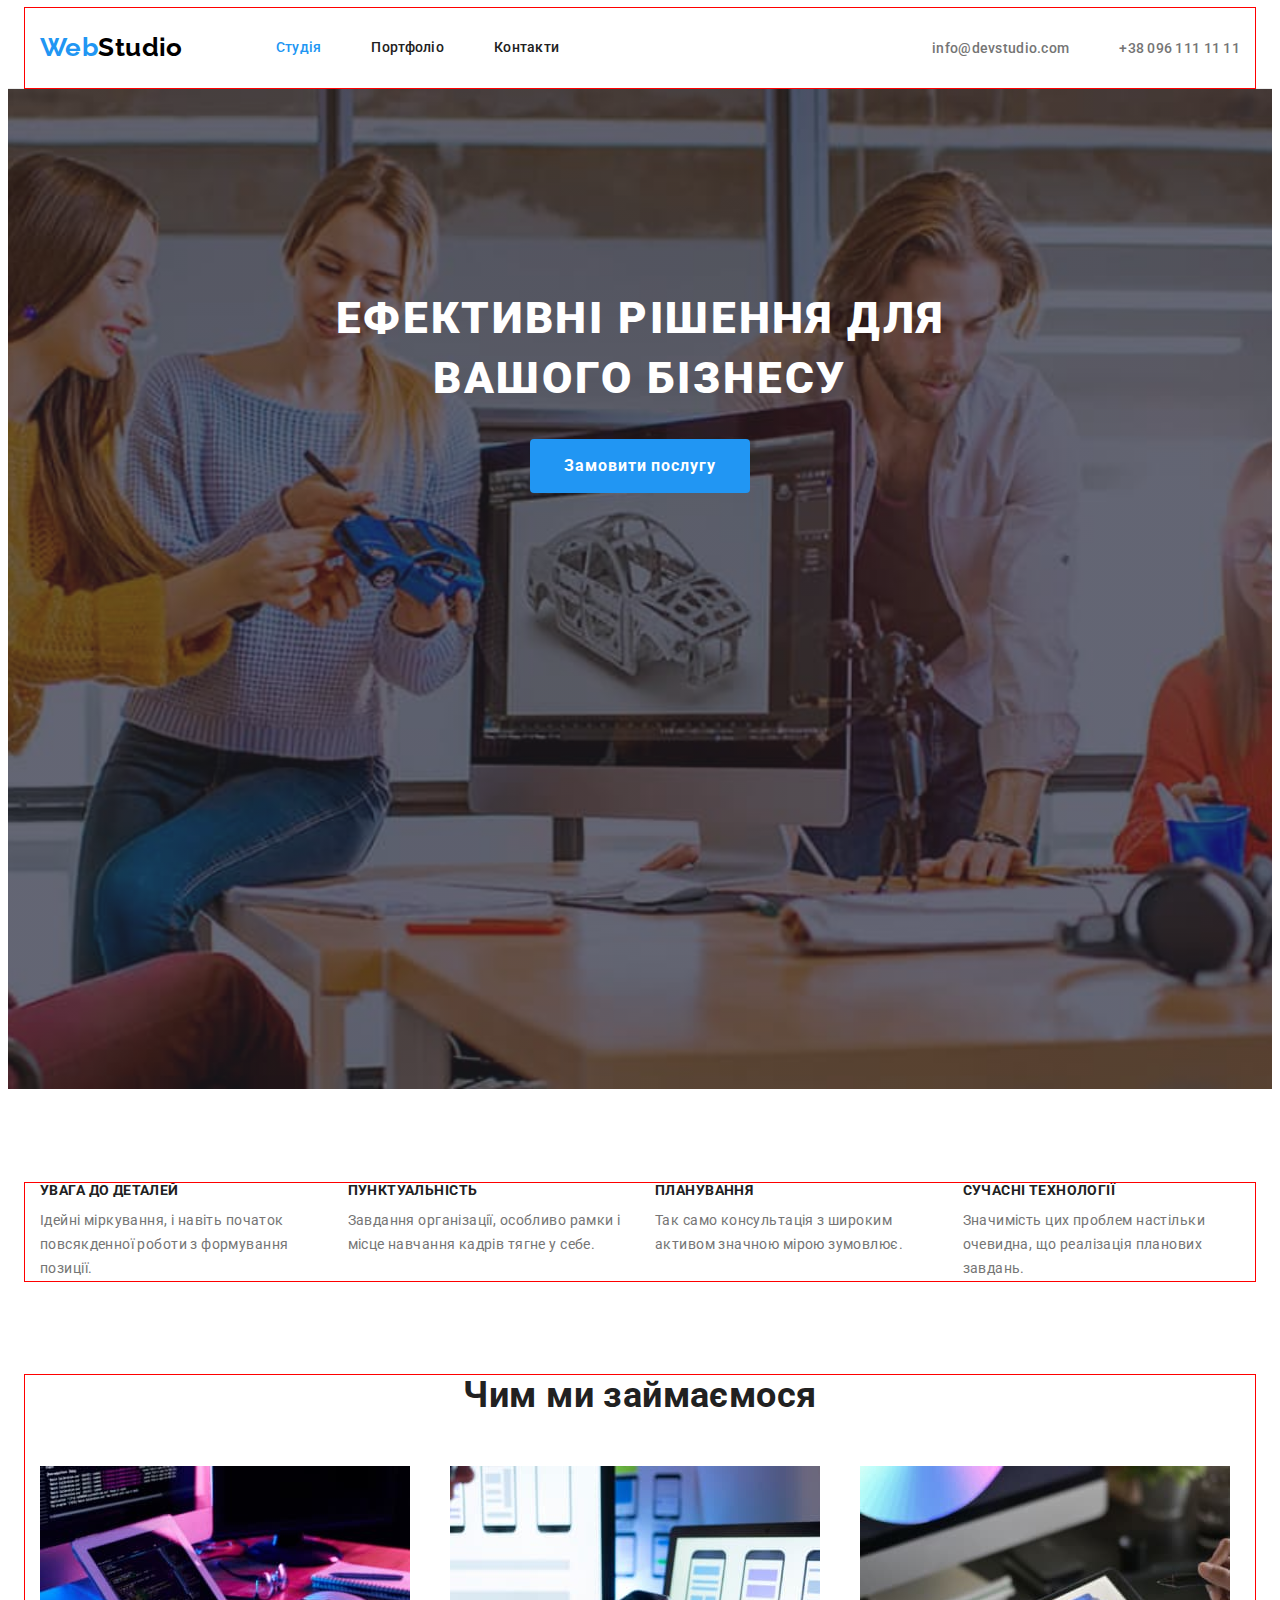
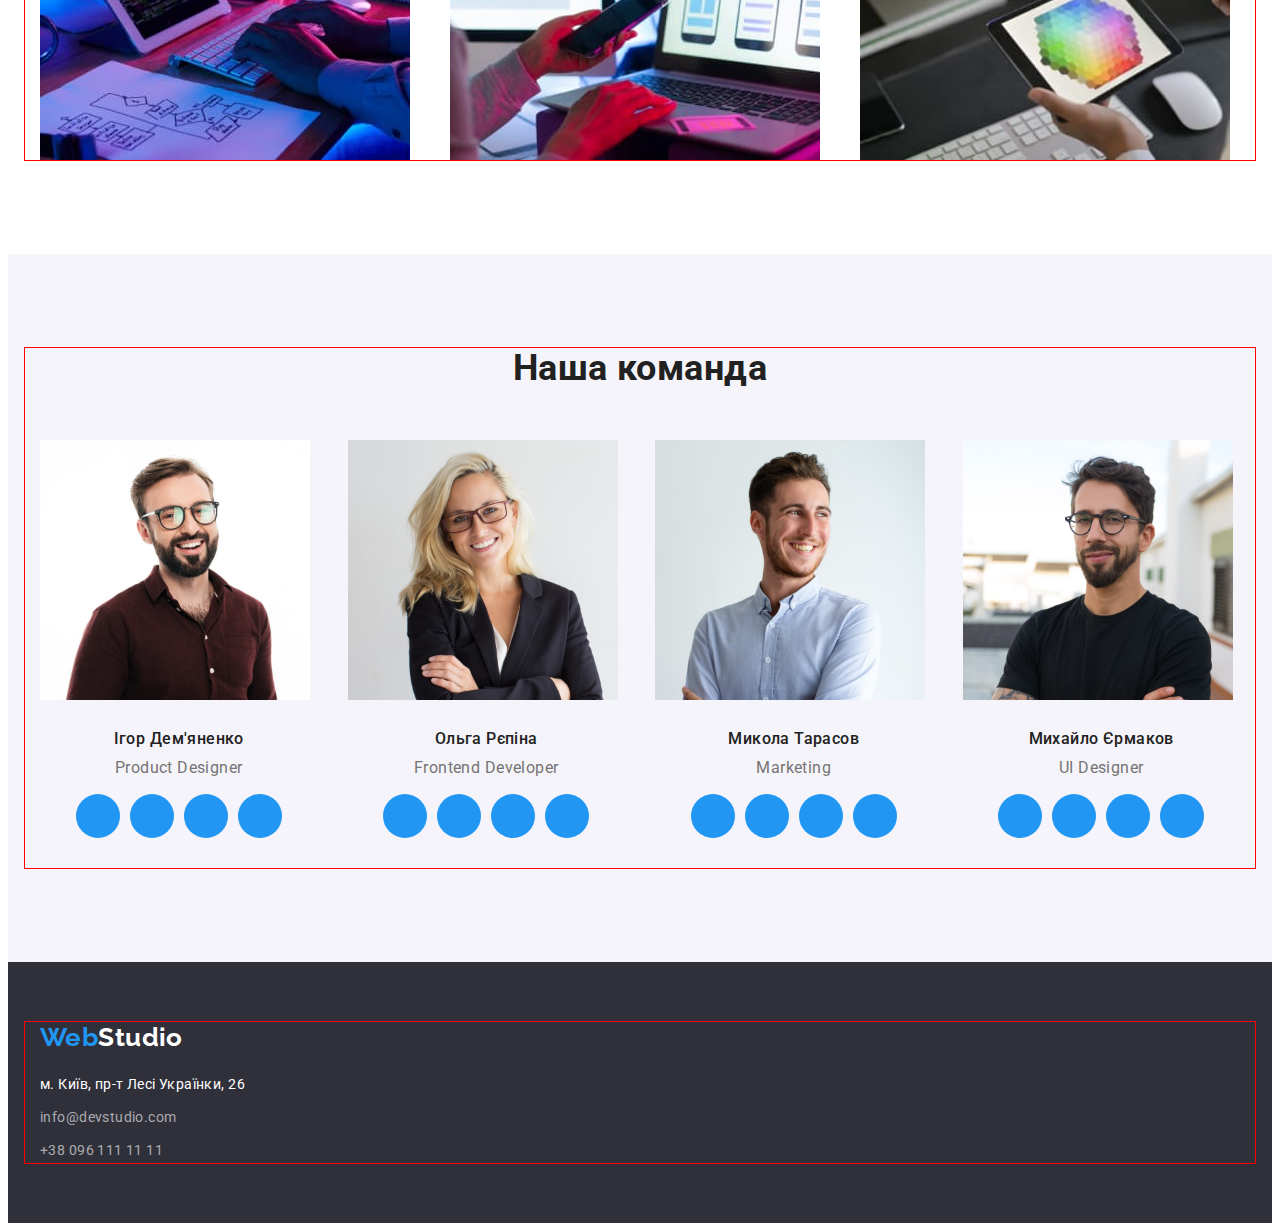
==== index.html @ 020b71e9 "Created soc-link items" ====
<!DOCTYPE html>
<html lang="uk">
<head>
    <meta charset="UTF-8">
    <meta http-equiv="X-UA-Compatible" content="IE=edge">
    <meta name="viewport" content="width=device-width, initial-scale=1.0">
    <title>Document</title>
    <link rel="preconnect" href="https://fonts.googleapis.com">
    <link rel="preconnect" href="https://fonts.gstatic.com" crossorigin>
    <link href="https://fonts.googleapis.com/css2?family=Raleway:wght@700&family=Roboto:wght@400;500;700;900&display=swap" rel="stylesheet">
    <link rel="stylesheet" href="https://cdnjs.cloudflare.com/ajax/libs/modern-normalize/1.1.0/modern-normalize.min.css" integrity="sha512-wpPYUAdjBVSE4KJnH1VR1HeZfpl1ub8YT/NKx4PuQ5NmX2tKuGu6U/JRp5y+Y8XG2tV+wKQpNHVUX03MfMFn9Q==" crossorigin="anonymous" referrerpolicy="no-referrer" />
    <link rel="stylesheet" href="./css/styles.css">
    
</head>
<body>
    <!--Шапка сайту-->
    <header class="header">
        <div class="container header-container">
            <nav class="header-navigation">
            <a href="/" class="header-logo">
                <span class="header-logo-part">Web</span>Studio
            </a>
            <ul class="header-list">
                <li class="header-item"><a href="" class="header-link link current">Студія</a></li>
                <li class="header-item"><a href="./portfolio.html" class="header-link link">Портфоліо</a></li>
                <li class="header-item"><a href="" class="header-link link">Контакти</a></li>
            </ul>
        </nav>
            <ul class="header-contacts">
                <li class="header-item">
                    <a href="mailto:info@devstudio.com" class="header-mail link">info@devstudio.com</a>
                </li>
                <li class="header-item">
                    <a href="tel:+380961111111" class="header-tel link">+38 096 111 11 11</a>
                </li>
            </ul>
        </div>
    </header>
    <main> 
    <!--Герой-->
            <section class="hero">
                <div class="hero-content">
                    <h1 class="hero-title">Ефективні рішення для вашого бізнесу</h1>
                    <button type="button" class="hero-button">Замовити послугу</button>
                </div>
            </section>
        <!--Особливості-->
        <section class="section">
            <div class="container">
                <h2 class="section-title visually-hidden">Особливості</h2>
                <ul class="section-list">
                    <li class="section-item">
                        <h3 class="section-subtitle">УВАГА ДО ДЕТАЛЕЙ</h3>
                        <p class="section-text">Ідейні міркування, і навіть початок повсякденної роботи з формування позиції.</p>
                    </li>
                    <li class="section-item">
                        <h3 class="section-subtitle">ПУНКТУАЛЬНІСТЬ</h3>
                        <p class="section-text">Завдання організації, особливо рамки і місце навчання кадрів тягне у себе.</p>
                    </li>
                    <li class="section-item">
                        <h3 class="section-subtitle">ПЛАНУВАННЯ</h3>
                        <p class="section-text">Так само консультація з широким активом значною мірою зумовлює.</p>
                    </li>
                    <li class="section-item">
                        <h3 class="section-subtitle">СУЧАСНІ ТЕХНОЛОГІЇ</h3>
                        <p class="section-text">Значимість цих проблем настільки очевидна, що реалізація планових завдань.</p>
                    </li>
                </ul>
            </div>
        </section>
        <!--Чим займаємось-->
        <section class="section features">
            <div class="container">
                <h2 class="section-title">Чим ми займаємося</h2>
                <ul class="section-list-features">
                    <li class="section-item-features"><img src="./images/img1.jpg" alt="програміст працює на робочому столі" width="370"></li>
                    <li class="section-item-features"><img src="./images/img2.jpg" alt="дизайнери розробляють додаток для смартфонів" width="370"></li>
                    <li class="section-item-features"><img src="./images/img3.jpg" alt="графічний дизайнер вибирає кольри на планшеті " width="370"></li>
                </ul>
            </div>
        </section>
        <!--Наша команда-->
        <section class="section team">
            <div class="container">
                <h2 class="section-title">Наша команда</h2>
                <ul class="section-list">
                   <li class="section-item">
                    <img src="./images/Ігор.jpg" alt="фото Ігора" width="270">
                    <div class="content">
                        <h3 class="section-subtitle-team">Ігор Дем'яненко</h3>
                        <p class="section-text-activity">Product Designer</p>
                        <ul class="soc-list">
                            <li class="soc-item">
                                <a class="soc-link" href=""></a>
                            </li>
                            <li class="soc-item">
                                <a class="soc-link" href=""></a></li>
                            <li class="soc-item">
                                <a class="soc-link" href=""></a></li>
                            <li class="soc-item">
                                <a class="soc-link" href=""></a></li>
                    
                        </ul>
                    </div>
                   </li>
                   <li class="section-item">
                    <img src="./images/Ольга.jpg" alt="фото Ольги" width="270">
                    <div class="content">
                        <h3 class="section-subtitle-team">Ольга Рєпіна</h3>
                        <p class="section-text-activity">Frontend Developer</p>
                        <ul class="soc-list">
                            <li class="soc-item">
                                <a class="soc-link" href=""></a></li>
                            <li class="soc-item">
                                <a class="soc-link" href=""></a></li>
                            <li class="soc-item">
                                <a class="soc-link" href=""></a></li>
                            <li class="soc-item">
                                <a class="soc-link" href=""></a></li>
                        </ul>
                    </div>
                   </li>
                   <li class="section-item">
                    <img src="./images/Микола.jpg" alt="фото Миколи" width="270">
                    <div class="content">
                        <h3 class="section-subtitle-team">Микола Тарасов</h3>
                        <p class="section-text-activity">Marketing</p>
                        <ul class="soc-list">
                            <li class="soc-item">
                                <a class="soc-link" href=""></a></li>
                            <li class="soc-item">
                                <a class="soc-link" href=""></a></li>
                            <li class="soc-item">
                                <a class="soc-link" href=""></a></li>
                            <li class="soc-item">
                                <a class="soc-link" href=""></a></li>
                        </ul>
                    </div>
                   </li>
                   <li class="section-item">
                    <img src="./images/Михайло.jpg" alt="фото Михайла" width="270">
                    <div class="content">
                        <h3 class="section-subtitle-team">Михайло Єрмаков</h3>
                        <p class="section-text-activity">UI Designer</p>
                        <ul class="soc-list">
                            <li class="soc-item">
                                <a class="soc-link" href=""></a></li>
                            <li class="soc-item">
                                <a class="soc-link" href=""></a></li>
                            <li class="soc-item">
                                <a class="soc-link" href=""></a></li>
                            <li class="soc-item">
                                <a class="soc-link" href=""></a></li>
                        </ul>
                    </div>
                   </li>
            </div>
            </ul>
        </section>
    </main>
    <!--Футер-->
    <footer class="footer">
       <div class="container">
           <a href="/" class="footer-logo"><span class="footer-logo-part">Web</span>Studio</a>
           <address class="footer-address">м. Київ, пр-т Лесі Українки, 26</address>
           <ul class="footer-list">
            <li class="footer-item footer-mail"><a href="mailto:info@devstudio.com" class="footer-mail link">info@devstudio.com</a></li>
            <li class="footer-item"><a href="tel:+380961111111" class="footer-tel link">+38 096 111 11 11</a></li>
           </ul> 
       </div>
    </footer>
</body>
</html>
---- css/styles.css ----
/* Колір основного тексту #757575 */

/* Другорядний колір тексту #212121 */ 

/* Білий колір #FFFFFF */

/* Чорний колір #000000 */

/* Акцент колір #2196F3 */

/* ФОН */

/* Колір із прозорістю rgba(255, 255, 255, 0.6); */

/* Другорядний колір фону #F5F4FA */

/* Основний колір фону #F5F5F5 */

/* Колір хедеру та футеру #2F303A */

:root {
    --primary-text-color: #757575;
    --secondary-text-color: #212121;
    --accent-color: #2196F3;
    --background-color: #FFFFFF;
    --black-color: #000000;
    --white-color: #FFFFFF;
    --header-footer-color: #2F303A; 
    --transparent-color: rgba(255, 255, 255, 0.6);
    --main-line-heigh:
    
    
}

p, 
h1, 
h2, 
h3, 
h4, 
h5, 
h6 {
    margin: 0;
}

ul, 
ol {
    margin: 0;
    padding: 0;
    list-style: none;
}

img {
    display: block;
    max-width: 100%;
    height: auto;
}

body {
    background-color: var(--background-color);
    font-family: 'Roboto', sans-serif;

    font-size: 14px;
    letter-spacing: 0.03em
}

.link {
text-decoration: none;
}

.container {
    width: 1200px;
    padding-left: 15px;
    padding-right: 15px;
    outline: 1px solid red;
    margin: 0 auto;
}

.visually-hidden {
    position: absolute;
    white-space: nowrap;
    width: 1px;
    height: 1px;
    overflow: hidden;
    border: 0;
    padding: 0;
    clip: rect(0 0 0 0);
    clip-path: inset(50%);
    margin: -1px;
}

/* ----------------Шапка сайту--------------- */

.header {
border-bottom: 1px solid #ECECEC;
}

.header-list {
display: flex;
gap: 50px;
}

.header-container {
display: flex;
align-items: center;
}

.header-navigation{
display: flex;
align-items: center;
}

.header-contacts {
display: flex;
margin-left: auto;
gap: 50px;
}

.header-logo {
padding-right: 93px;
padding-top: 24px;
padding-bottom: 25px;
}

.header-logo,
.footer-logo {
font-family: 'Raleway', sans-serif;
font-weight: 700;
font-size: 26px;
line-height: 1.19;
color: var(--black-color);
text-decoration: none;
}

.header-logo-part,
.footer-logo-part {
    color: var(--accent-color)
}

.header-link {
display: block;
padding-top: 32px;
padding-bottom: 32px;
}

.header-link,
.header-mail,
.header-tel {
font-weight: 500;
font-size: 14px;
line-height: 1.14;
letter-spacing: 0.02em;
color: var(--secondary-text-color);
}

.header-mail,
.header-tel {
color: var(--primary-text-color);
}

.header-list .link.current {
    color: var(--accent-color);
}

.header-list .link:hover,
.header-list .link:focus {
    color: var(--accent-color);
}

.header-list .link:active {
    color: var(--accent-color);
}

.header-contacts .link:hover,
.header-contacts .link:focus {
    color: var(--accent-color);
}

/* -------------------Hero------------------- */

.hero {
    text-align: center;
}

.hero-content {
    padding-top: 200px;
    padding-bottom: 200px;
    max-width: 1600px;
    height: 600px;
    margin-left: auto;
    margin-right: auto;
    background-color: var(--header-footer-color);
    background-image: linear-gradient(
        rgba(47, 48, 58, 0.4),
        rgba(47, 48, 58, 0.4)
    ),
    url(../images/hero-bg.jpg);
    background-position: center;
    background-size: cover;
    background-repeat: no-repeat;
}

.hero-title {
margin-bottom: 30px;
margin-right: auto;
margin-left: auto;

font-weight: 900;
font-size: 44px;
line-height: 1.36;
letter-spacing: 0.06em;
text-transform: uppercase;
color: var(--white-color);

max-width: 696px;
}

/* Button */

.button {
font-family: inherit;
font-weight: 500;
font-size: 16px;
line-height: 1.62;
text-align: center;
letter-spacing: 0.03em;
cursor: pointer;
border-radius: 4px;
}

.button-primary {
    padding: 6px 25px;
    min-width: 73px;

    border-color: transparent;
    background-color: var(--accent-color);
    color: var(--white-color);
    
}

.button-primary:hover,
.button-primary:focus {
    color: var(--secondary-text-color);
}

.button-secondary {
    padding: 6px 22px;
    min-width: 103px;

    border-color: transparent;
    background-color: #F5F4FA;
    color: var(--secondary-text-color);
}

.button-secondary:hover,
.button-secondary:focus {
    color: var(--accent-color);
}

.hero-button {
display: inline-block;
font-family: inherit;

font-weight: 700;
font-size: 16px;
line-height: 1.88;
min-width: 216px;
border-radius: 4px;
padding: 10px 32px;
cursor: pointer;

align-items: center;
text-align: center;
letter-spacing: 0.06em;

border-color: transparent;
background-color: var(--accent-color);
color: var(--white-color);


}

.hero-button:hover,
.hero-button:focus {
    color: var(--secondary-text-color);
}

/* ------------------Sections---------------- */
.section {
    padding-top: 94px;
    padding-bottom: 94px;
}

.section-list {
display: flex;
gap: 30px;
}

.section-item {
width: calc((100% - 90px) / 4);
}

.content {
    padding-top: 30px;
    padding-bottom: 30px;
}

.section-subtitle-team {
    margin-bottom: 10px;
}

.section-title {
margin-bottom: 50px;

font-weight: 700;
font-size: 36px;
line-height: 1.16;
text-align: center;
color: var(--secondary-text-color);
}

.section-list-features {
display: flex;
gap: 30px;
}

.section-item-features {
    width: calc((100% - 60px) / 3);
}

.features {
    padding-top: 0;
}

.section-subtitle {
margin-bottom: 10px;

font-weight: 700;
font-size: 14px;
line-height: 1.14;
text-transform: uppercase;
color: var(--secondary-text-color);
}

.section-text {
line-height: 1.71;
color: #757575;
}

.team {
    background-color: #F5F4FA;
}

.section-subtitle-team {
    font-weight: 500;
    font-size: 16px;
    line-height: 1.18;
    text-align: center;
    color: var(--secondary-text-color)
}

.section-text-activity {
font-size: 16px;
line-height: 1.18;
text-align: center;
color: #757575;
margin-bottom: 16px;
}

.soc-list {
    display: flex;
    gap: 10px;
    justify-content: center;
}

.soc-link {
    width: 44px;
    height: 44px;
    border-radius: 50%;
    background-color: #2196F3;
    display: flex;
}

/* -----------------Футер-------------------- */

.footer {
background-color: var(--header-footer-color);
padding-top: 60px;
padding-bottom: 60px;
}

.footer-logo {
    color: var(--white-color);
    /* margin-bottom: 20px; */
}

.footer-address,
.footer-list {
font-style: normal;
color: var(--white-color);
line-height: 1.71;
}

.footer-address {
margin-bottom: 9px;
margin-top: 20px;
}

.footer-mail,
.footer-tel {
color: var(--transparent-color);
}

.footer-mail {
    margin-bottom: 9px;
}

.footer-item .link:hover,
.footer-item .link:focus {
    color: var(--accent-color);
}

/* ---------------Portfolio------------------ */

.portfolio {
background-color: var(--white-color);
}

.section-subtitle-description {
font-weight: 700;
font-size: 18px;
line-height: 2;
letter-spacing: 0.06em;
color: var(--secondary-text-color);
}

.section-text-choise {
font-size: 16px;
line-height: 1.88;
color: var(--primary-text-color);
}

.section-list-btn{
    display: flex;
    flex-wrap: wrap;
    justify-content: center;
    gap: 8px;
    margin-bottom: 50px;
}

.section-item-btn {
    max-width: 575px;
}

.section-list-card {
    display: flex;
    flex-wrap: wrap;
    gap: 30px;
}

.section-item-card {
    max-width: calc((100% - 60) / 3);
}

.card {
    padding: 20px 24px;
    border: 1px solid #EEEEEE;
}

.section-subtitle-description {
    margin-bottom: 4px;
}
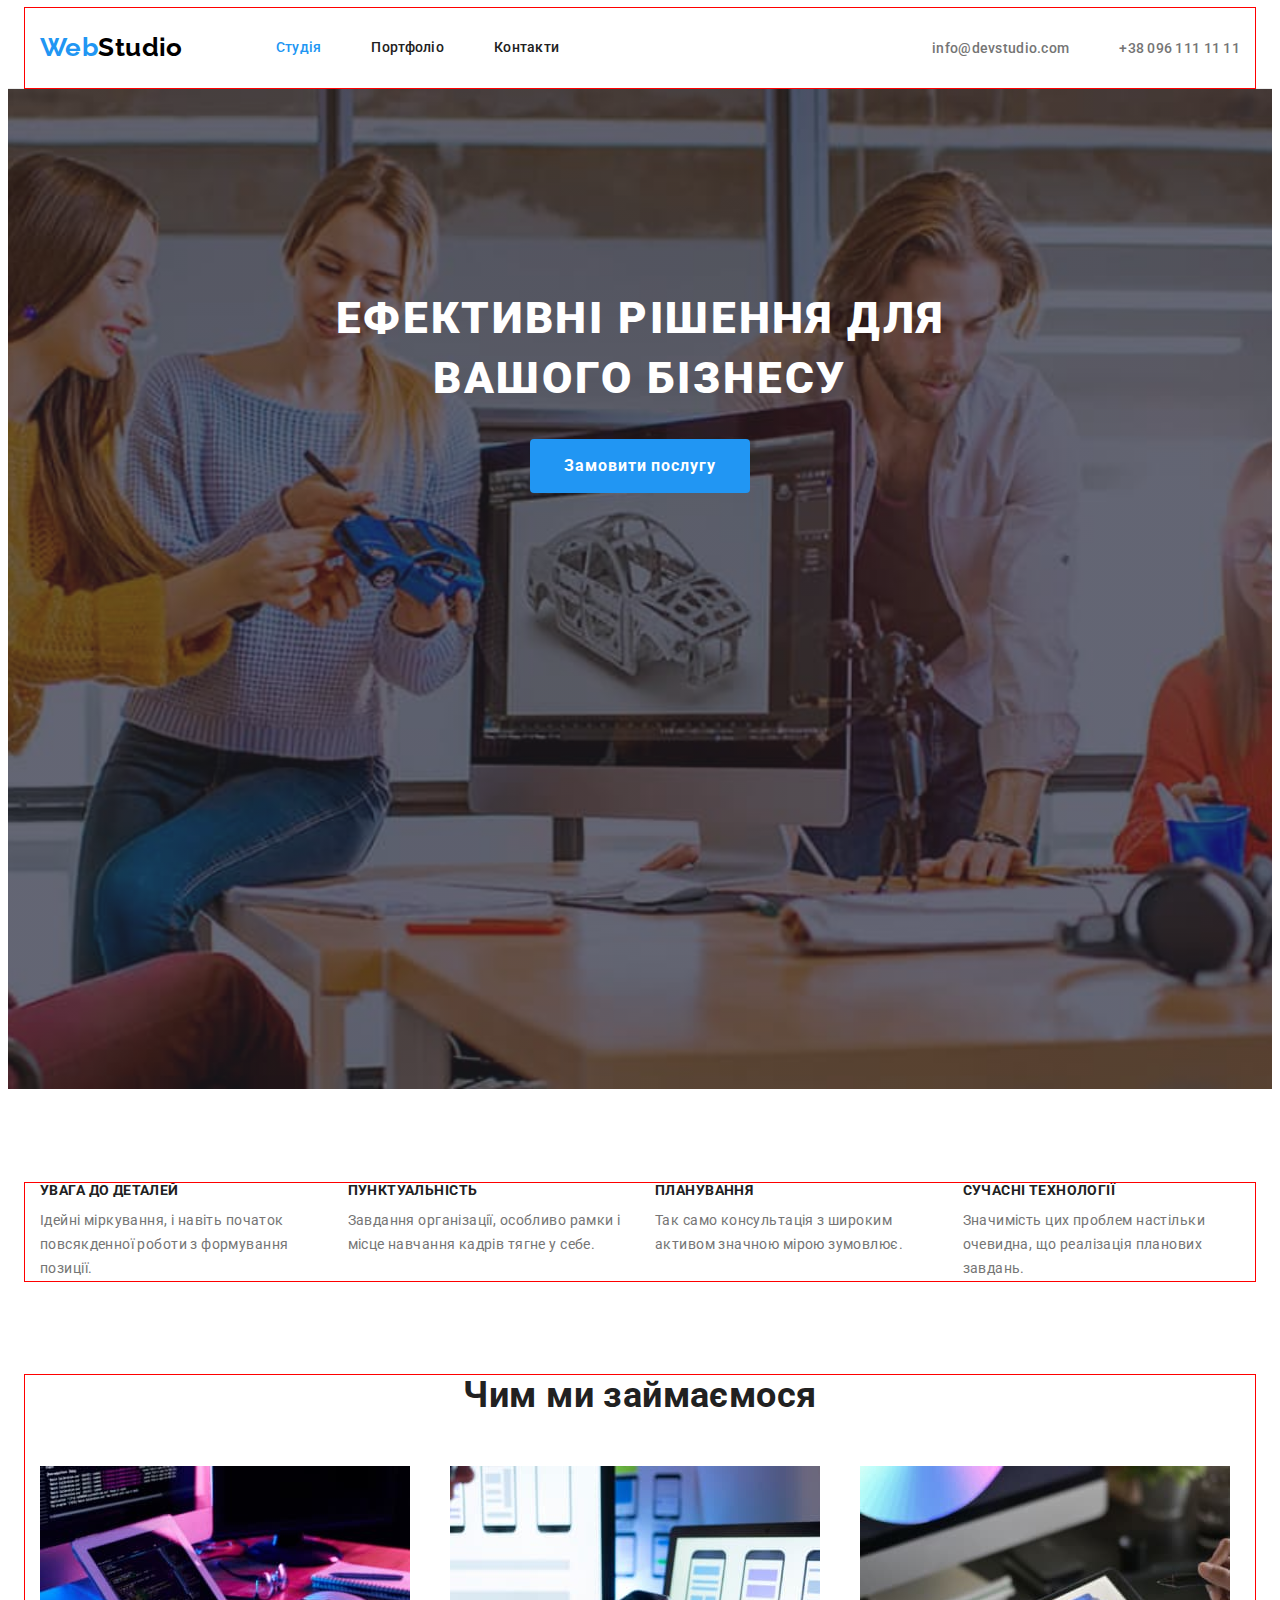
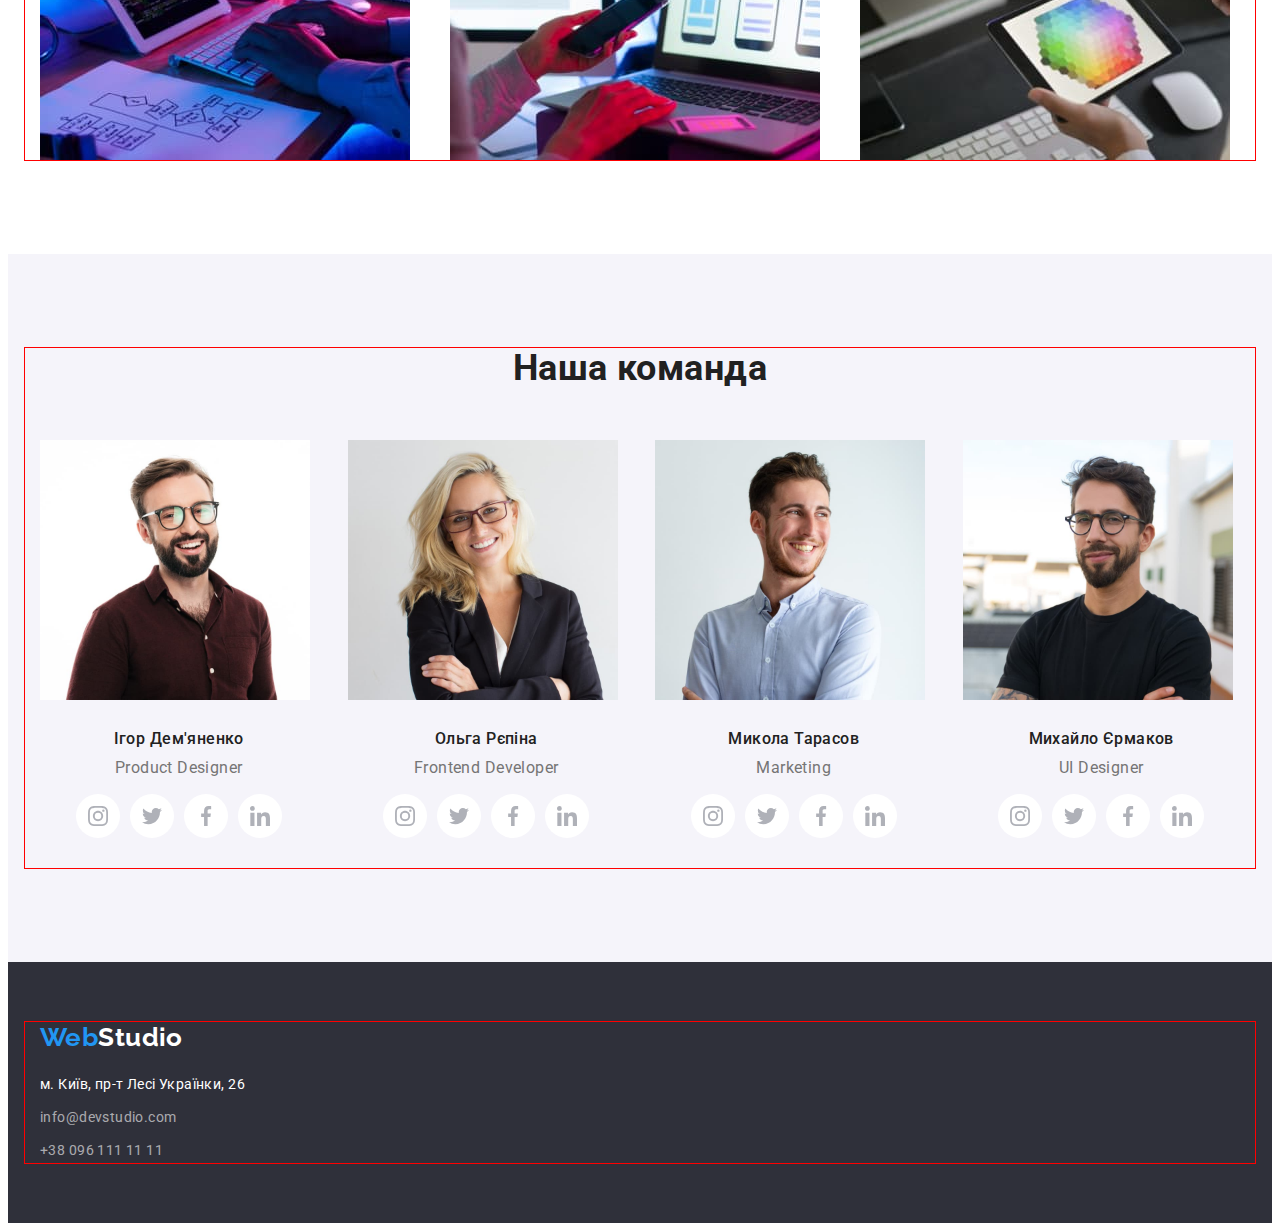
==== commit c0cd9fba: "Created soc-icons" ====
--- a/index.html
+++ b/index.html
@@ -91,15 +91,30 @@
                         <p class="section-text-activity">Product Designer</p>
                         <ul class="soc-list">
                             <li class="soc-item">
-                                <a class="soc-link" href=""></a>
+                                <a class="soc-link" href="">
+                                    <svg class="soc-icon" width="20px" height="20px">
+                                        <use href="./images/symbol-defs.svg#icon-instagram"></use>
+                                    </svg>
+                                </a>
                             </li>
                             <li class="soc-item">
-                                <a class="soc-link" href=""></a></li>
-                            <li class="soc-item">
-                                <a class="soc-link" href=""></a></li>
-                            <li class="soc-item">
-                                <a class="soc-link" href=""></a></li>
-                    
+                                <a class="soc-link" href="">
+                                    <svg class="soc-icon" width="20px" height="20px">
+                                        <use href="./images/symbol-defs.svg#icon-twitter"></use>
+                                    </svg>
+                                </a></li>
+                            <li class="soc-item">
+                                <a class="soc-link" href="">
+                                    <svg class="soc-icon" width="20px" height="20px">
+                                        <use href="./images/symbol-defs.svg#icon-facebook"></use>
+                                    </svg>
+                                </a></li>
+                            <li class="soc-item">
+                                <a class="soc-link" href="">
+                                    <svg class="soc-icon" width="20px" height="20px">
+                                        <use href="./images/symbol-defs.svg#icon-linkedin"></use>
+                                    </svg>
+                                </a></li>
                         </ul>
                     </div>
                    </li>
@@ -110,13 +125,29 @@
                         <p class="section-text-activity">Frontend Developer</p>
                         <ul class="soc-list">
                             <li class="soc-item">
-                                <a class="soc-link" href=""></a></li>
-                            <li class="soc-item">
-                                <a class="soc-link" href=""></a></li>
-                            <li class="soc-item">
-                                <a class="soc-link" href=""></a></li>
-                            <li class="soc-item">
-                                <a class="soc-link" href=""></a></li>
+                                <a class="soc-link" href="">
+                                    <svg class="soc-icon" width="20px" height="20px">
+                                        <use href="./images/symbol-defs.svg#icon-instagram"></use>
+                                    </svg>
+                                </a></li>
+                            <li class="soc-item">
+                                <a class="soc-link" href="">
+                                    <svg class="soc-icon" width="20px" height="20px" >
+                                        <use href="./images/symbol-defs.svg#icon-twitter"></use>
+                                    </svg>
+                                </a></li>
+                            <li class="soc-item">
+                                <a class="soc-link" href="">
+                                    <svg class="soc-icon" width="20px" height="20px">
+                                        <use href="./images/symbol-defs.svg#icon-facebook"></use>
+                                    </svg>
+                                </a></li>
+                            <li class="soc-item">
+                                <a class="soc-link" href="">
+                                    <svg class="soc-icon" width="20px" height="20px">
+                                        <use href="./images/symbol-defs.svg#icon-linkedin"></use>
+                                    </svg>
+                                </a></li>
                         </ul>
                     </div>
                    </li>
@@ -127,13 +158,29 @@
                         <p class="section-text-activity">Marketing</p>
                         <ul class="soc-list">
                             <li class="soc-item">
-                                <a class="soc-link" href=""></a></li>
-                            <li class="soc-item">
-                                <a class="soc-link" href=""></a></li>
-                            <li class="soc-item">
-                                <a class="soc-link" href=""></a></li>
-                            <li class="soc-item">
-                                <a class="soc-link" href=""></a></li>
+                                <a class="soc-link" href="">
+                                    <svg class="soc-icon" width="20px" height="20px">
+                                        <use href="./images/symbol-defs.svg#icon-instagram"></use>
+                                    </svg>
+                                </a></li>
+                            <li class="soc-item">
+                                <a class="soc-link" href="">
+                                    <svg class="soc-icon" width="20px" height="20px">
+                                        <use href="./images/symbol-defs.svg#icon-twitter"></use>
+                                    </svg>
+                                </a></li>
+                            <li class="soc-item">
+                                <a class="soc-link" href="">
+                                    <svg class="soc-icon" width="20px" height="20px">
+                                        <use href="./images/symbol-defs.svg#icon-facebook"></use>
+                                    </svg>
+                                </a></li>
+                            <li class="soc-item">
+                                <a class="soc-link" href="">
+                                    <svg class="soc-icon" width="20px" height="20px">
+                                        <use href="./images/symbol-defs.svg#icon-linkedin"></use>
+                                    </svg>
+                                </a></li>
                         </ul>
                     </div>
                    </li>
@@ -144,13 +191,29 @@
                         <p class="section-text-activity">UI Designer</p>
                         <ul class="soc-list">
                             <li class="soc-item">
-                                <a class="soc-link" href=""></a></li>
-                            <li class="soc-item">
-                                <a class="soc-link" href=""></a></li>
-                            <li class="soc-item">
-                                <a class="soc-link" href=""></a></li>
-                            <li class="soc-item">
-                                <a class="soc-link" href=""></a></li>
+                                <a class="soc-link" href="">
+                                    <svg class="soc-icon" width="20px" height="20px">
+                                        <use href="./images/symbol-defs.svg#icon-instagram"></use>
+                                    </svg>
+                                </a></li>
+                            <li class="soc-item">
+                                <a class="soc-link" href="">
+                                    <svg class="soc-icon" width="20px" height="20px">
+                                        <use href="./images/symbol-defs.svg#icon-twitter"></use>
+                                    </svg>
+                                </a></li>
+                            <li class="soc-item">
+                                <a class="soc-link" href="">
+                                    <svg class="soc-icon" width="20px" height="20px">
+                                        <use href="./images/symbol-defs.svg#icon-facebook"></use>
+                                    </svg>
+                                </a></li>
+                            <li class="soc-item">
+                                <a class="soc-link" href="">
+                                    <svg class="soc-icon" width="20px" height="20px">
+                                        <use href="./images/symbol-defs.svg#icon-linkedin"></use>
+                                    </svg>
+                                </a></li>
                         </ul>
                     </div>
                    </li>
--- a/css/styles.css
+++ b/css/styles.css
@@ -376,8 +376,25 @@
     width: 44px;
     height: 44px;
     border-radius: 50%;
+    background-color: var(--white-color);
+    display: flex;
+    align-items: center;
+    justify-content: center;
+}
+
+.soc-link:hover, 
+.soc-link:focus {
+background-color: #2196F3;
+}
+
+.soc-icon {
+fill: #AFB1B8;
+}
+
+.soc-icon:hover, 
+.soc-icon:focus {
+    fill: var(--white-color);
     background-color: #2196F3;
-    display: flex;
 }
 
 /* -----------------Футер-------------------- */
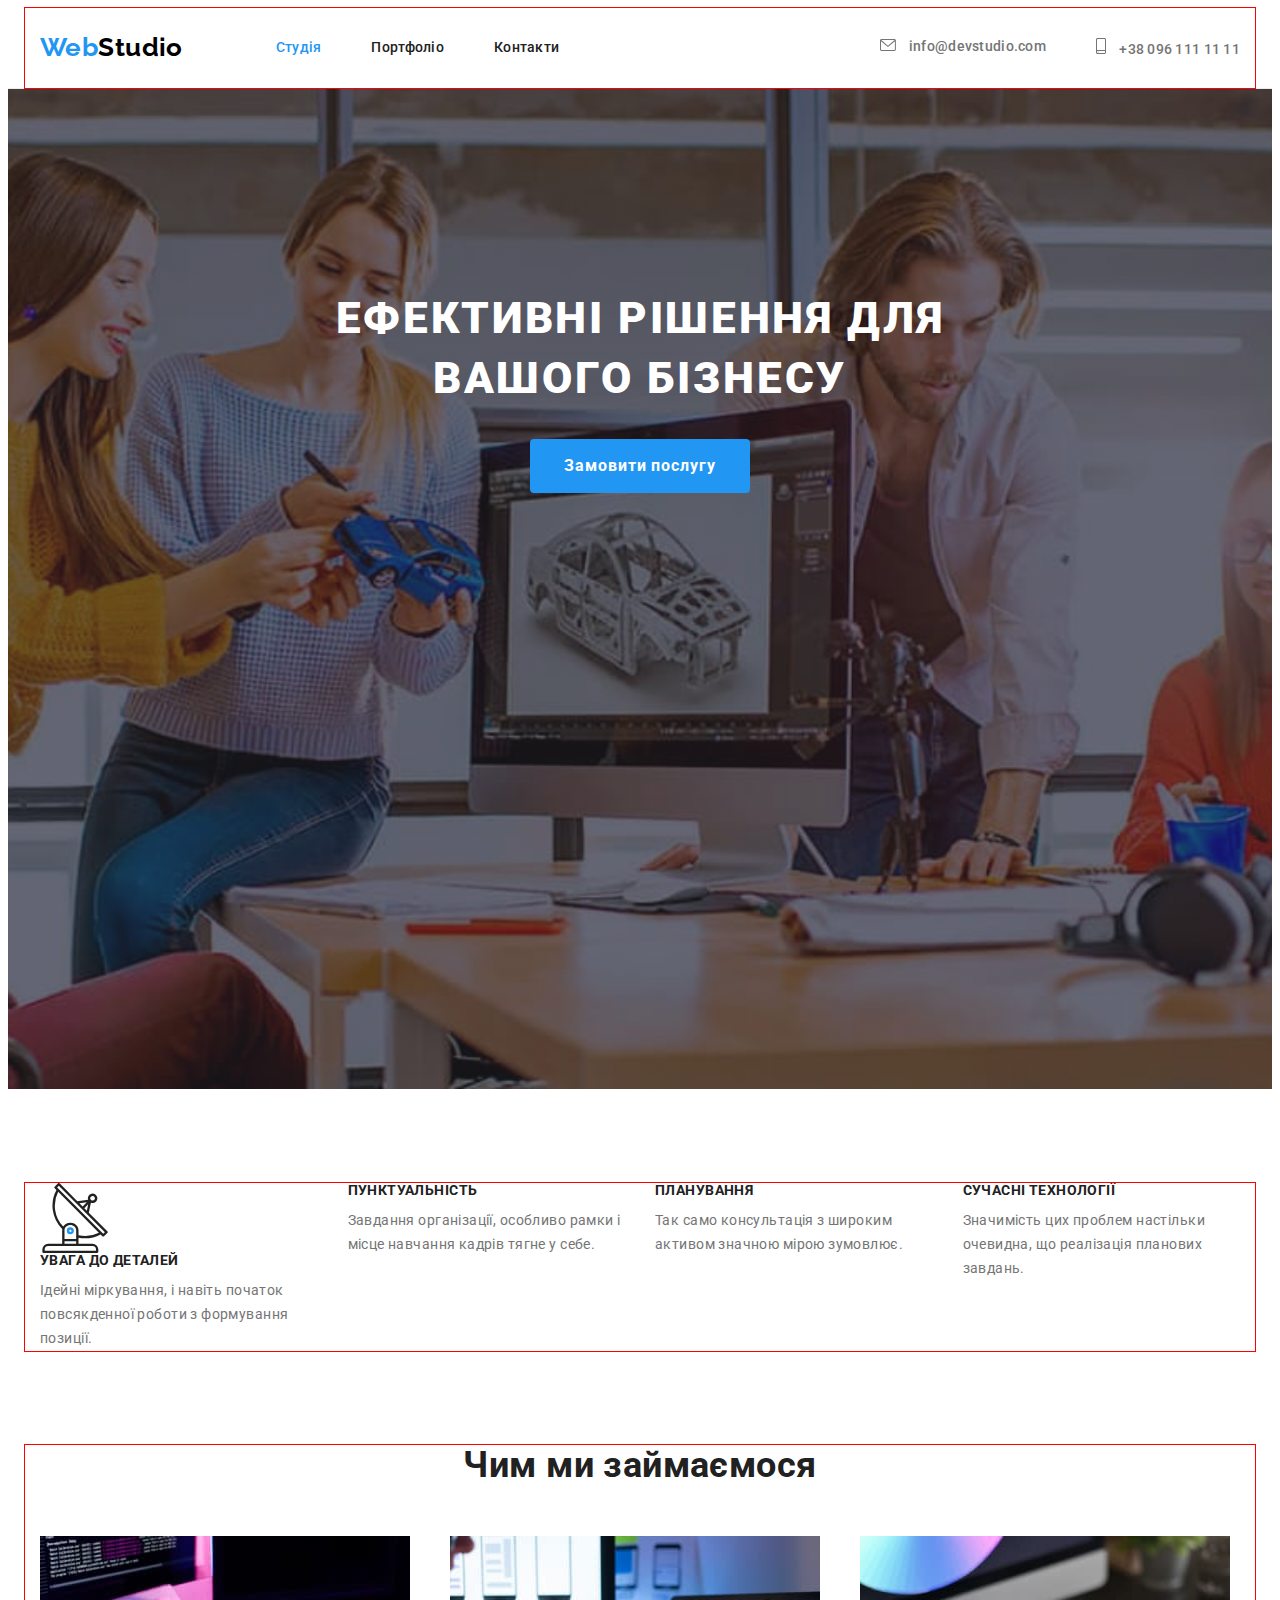
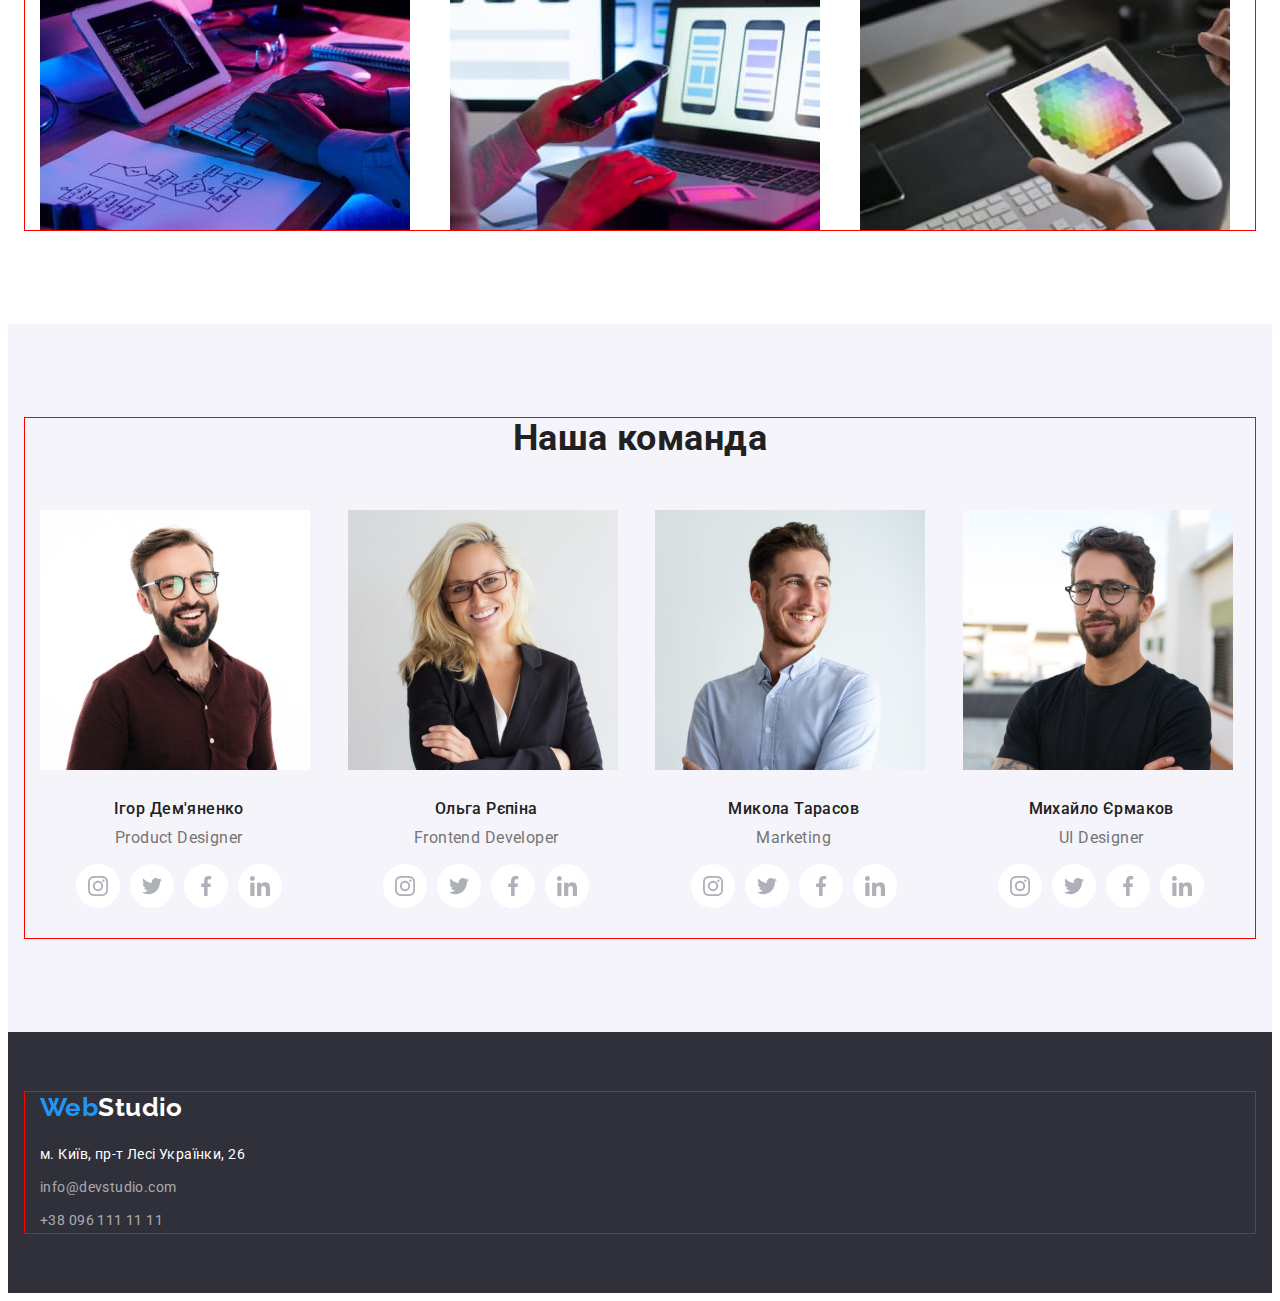
==== commit 1421b0cd: "Update" ====
--- a/index.html
+++ b/index.html
@@ -28,10 +28,18 @@
         </nav>
             <ul class="header-contacts">
                 <li class="header-item">
-                    <a href="mailto:info@devstudio.com" class="header-mail link">info@devstudio.com</a>
+                    <a href="mailto:info@devstudio.com" class="header-mail link">
+                        <svg class="mail-icon" width="16px" height="12px">
+                            <use href="./images/symbol-defs.svg#icon-envelope-hover"></use>
+                        </svg>
+                        info@devstudio.com</a>
                 </li>
                 <li class="header-item">
-                    <a href="tel:+380961111111" class="header-tel link">+38 096 111 11 11</a>
+                    <a href="tel:+380961111111" class="header-tel link">
+                        <svg class="tel-icon" width="10px" height="16px">
+                            <use href="./images/symbol-defs.svg#icon-smartphone"></use>
+                        </svg>
+                        +38 096 111 11 11</a>
                 </li>
             </ul>
         </div>
@@ -50,6 +58,9 @@
                 <h2 class="section-title visually-hidden">Особливості</h2>
                 <ul class="section-list">
                     <li class="section-item">
+                        <svg class="section-icon" width="70px" height="70px">
+                            <use href="./images/symbol-defs.svg#icon-antenna"></use>
+                        </svg>
                         <h3 class="section-subtitle">УВАГА ДО ДЕТАЛЕЙ</h3>
                         <p class="section-text">Ідейні міркування, і навіть початок повсякденної роботи з формування позиції.</p>
                     </li>
--- a/css/styles.css
+++ b/css/styles.css
@@ -149,6 +149,7 @@
 font-size: 14px;
 line-height: 1.14;
 letter-spacing: 0.02em;
+align-items: center;
 color: var(--secondary-text-color);
 }
 
@@ -175,6 +176,17 @@
     color: var(--accent-color);
 }
 
+.mail-icon {
+    fill: currentColor;
+    margin-right: 10px;
+}
+
+.tel-icon {
+    fill: currentColor;
+    margin-right: 10px;
+    justify-content: center;
+    align-items: center;
+}
 /* -------------------Hero------------------- */
 
 .hero {
@@ -331,6 +343,12 @@
     padding-top: 0;
 }
 
+.section-icon {
+    display: flex;
+    align-items: center;
+    justify-content: center;
+}
+
 .section-subtitle {
 margin-bottom: 10px;
 
@@ -384,7 +402,7 @@
 
 .soc-link:hover, 
 .soc-link:focus {
-background-color: #2196F3;
+background-color: var(--accent-color);
 }
 
 .soc-icon {
@@ -394,7 +412,7 @@
 .soc-icon:hover, 
 .soc-icon:focus {
     fill: var(--white-color);
-    background-color: #2196F3;
+    background-color: var(--accent-color);
 }
 
 /* -----------------Футер-------------------- */
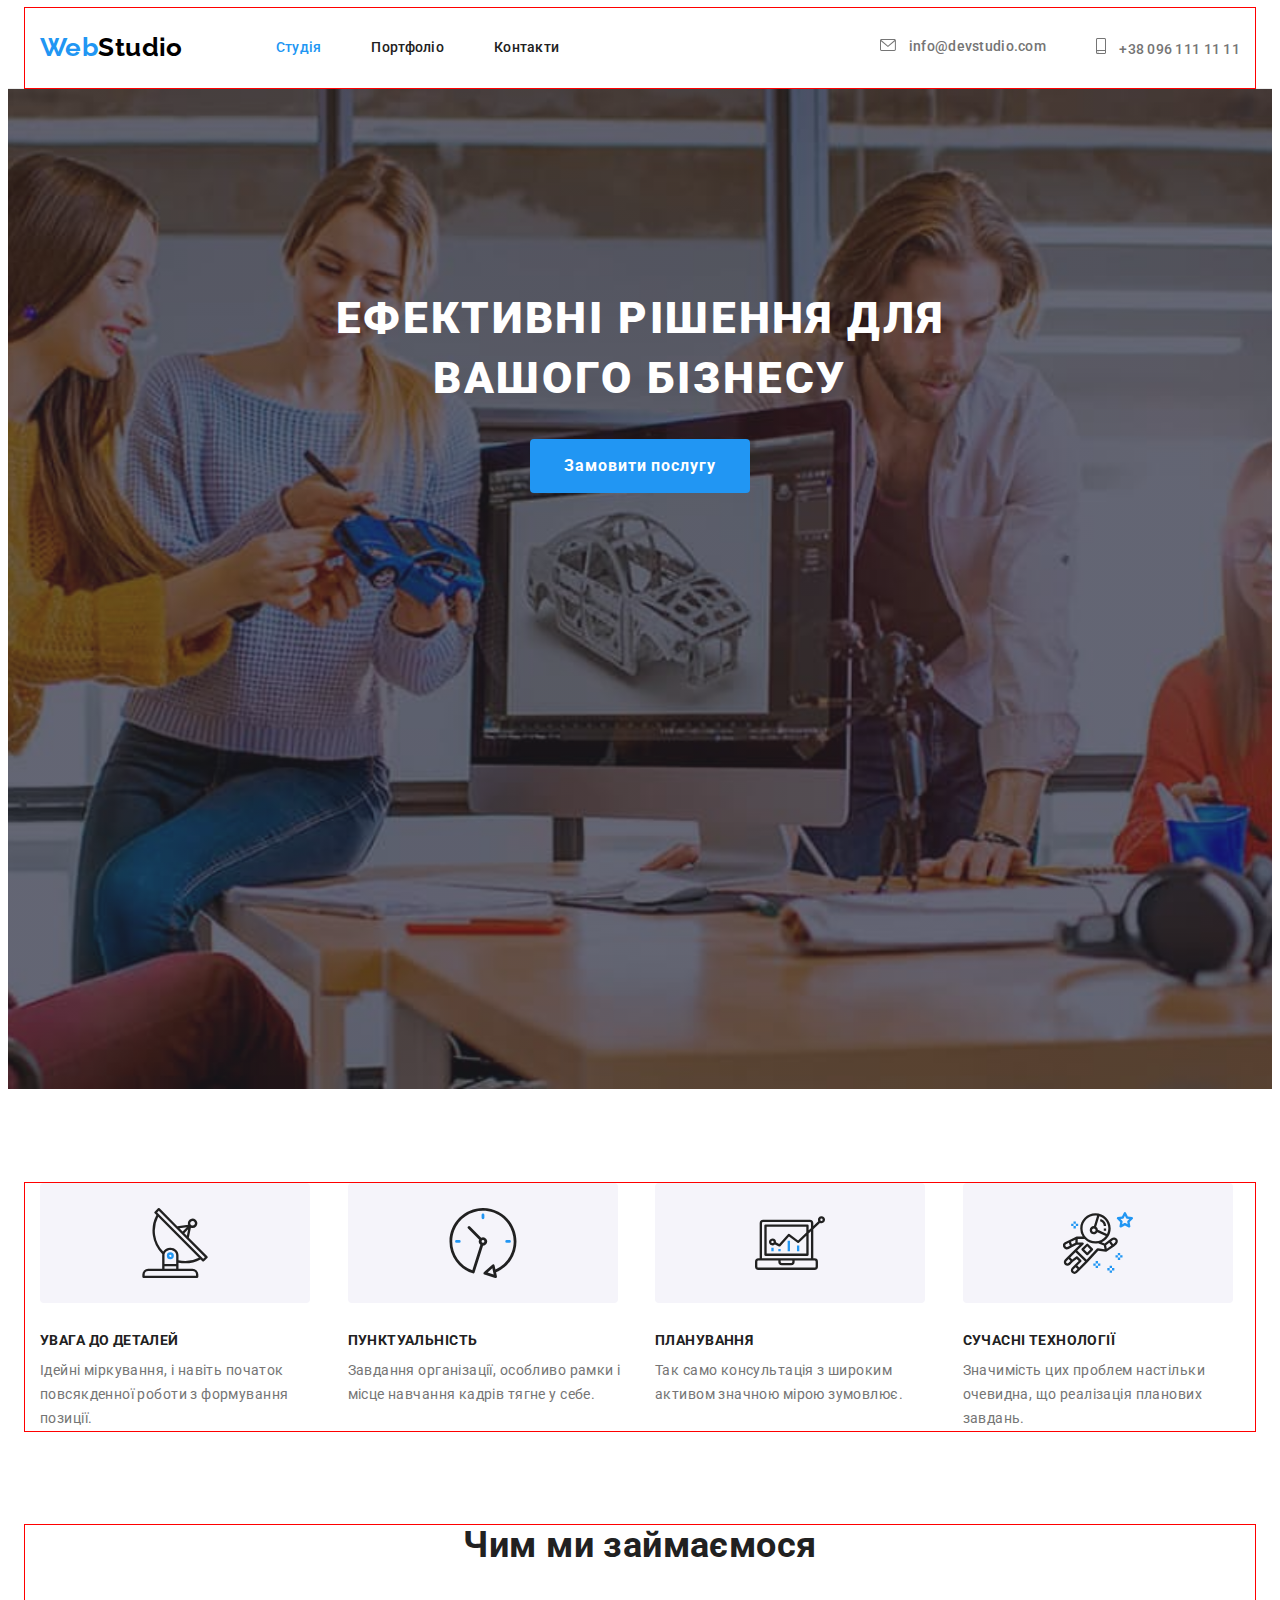
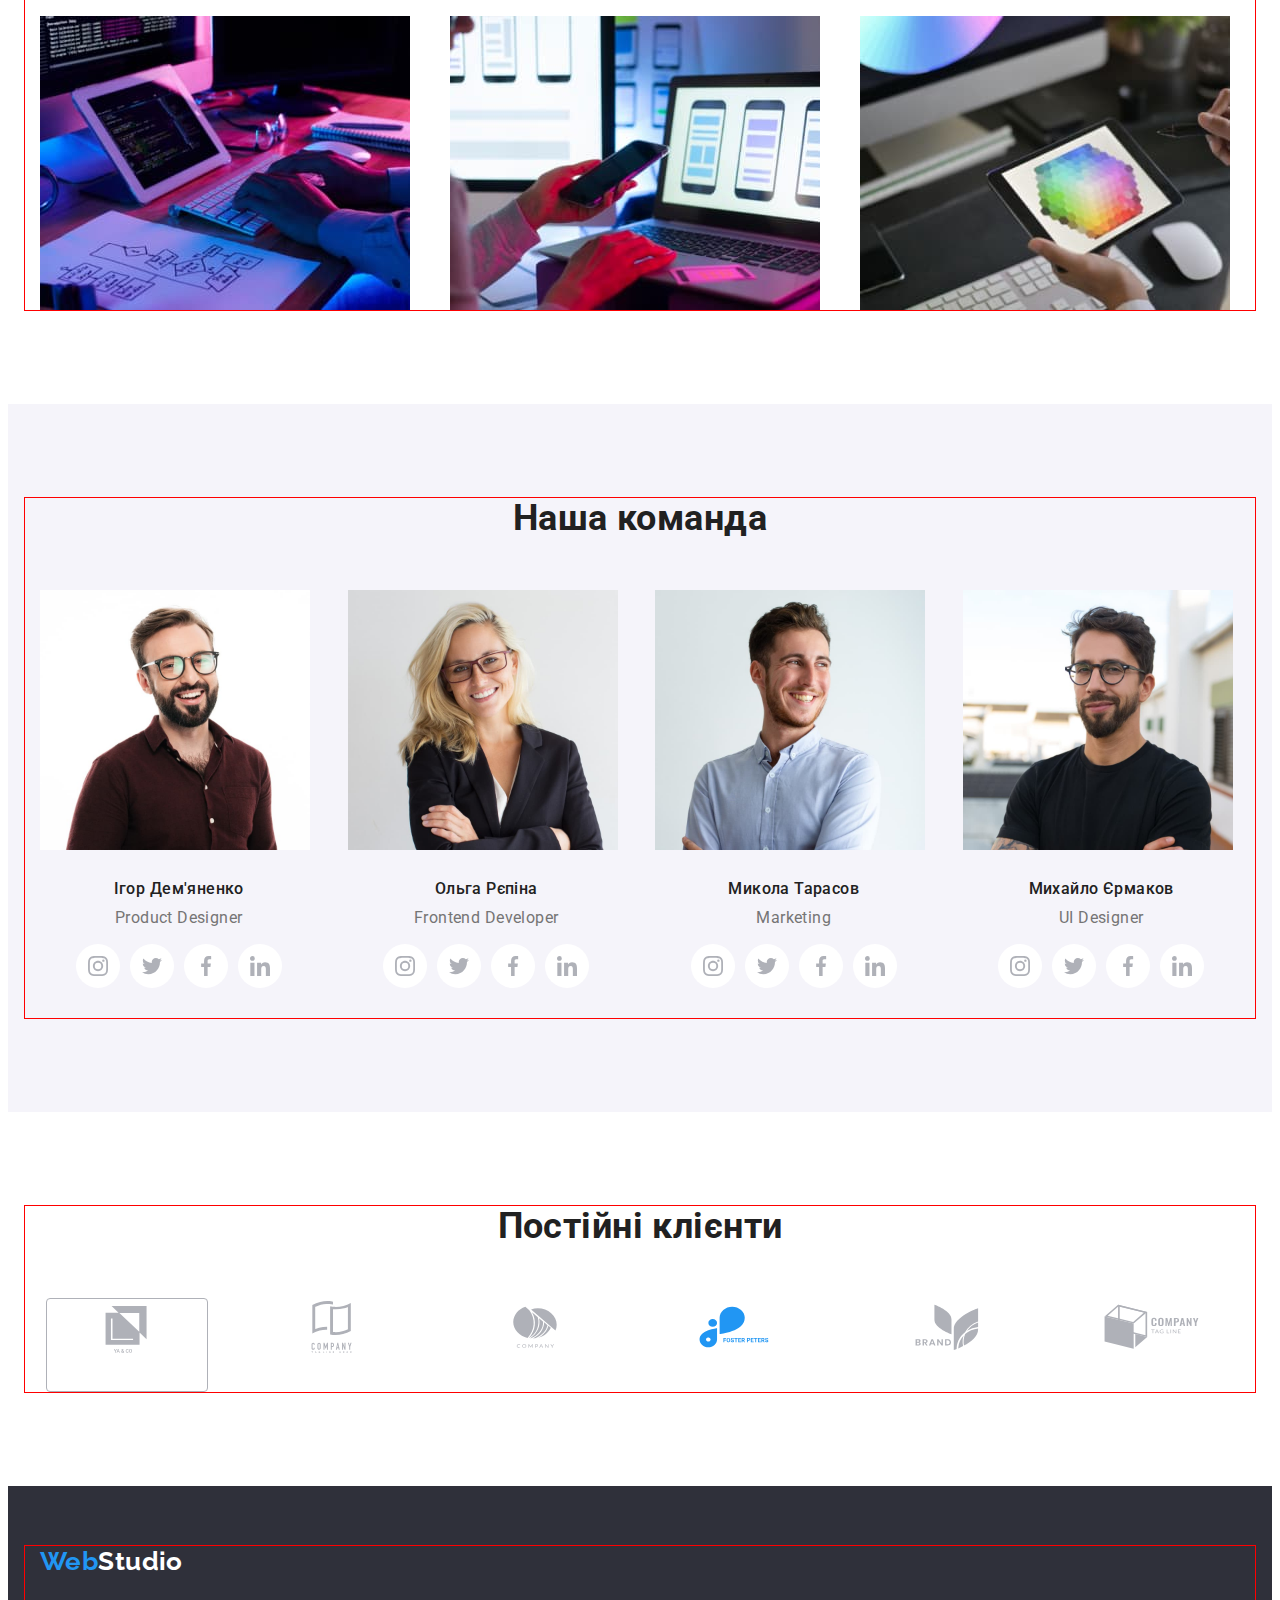
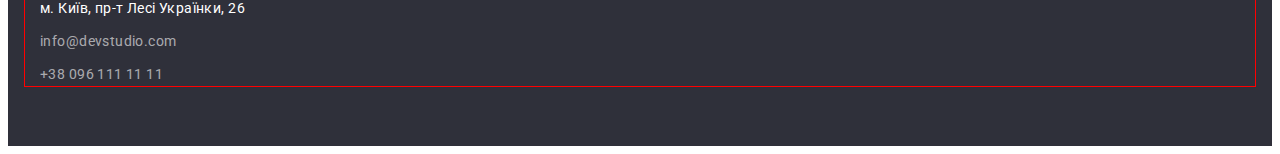
==== commit b2aeded9: "Update" ====
--- a/index.html
+++ b/index.html
@@ -58,21 +58,38 @@
                 <h2 class="section-title visually-hidden">Особливості</h2>
                 <ul class="section-list">
                     <li class="section-item">
-                        <svg class="section-icon" width="70px" height="70px">
-                            <use href="./images/symbol-defs.svg#icon-antenna"></use>
-                        </svg>
+                        <div class="icon-container">
+                            <svg class="section-icon" width="70px" height="70px">
+                                <use href="./images/symbol-defs.svg#icon-antenna"></use>
+                            </svg>
+                        </div>
                         <h3 class="section-subtitle">УВАГА ДО ДЕТАЛЕЙ</h3>
                         <p class="section-text">Ідейні міркування, і навіть початок повсякденної роботи з формування позиції.</p>
                     </li>
                     <li class="section-item">
+                        <div class="icon-container">
+                            <svg class="section-icon" width="70px" height="70px">
+                                <use href="./images/symbol-defs.svg#icon-clock"></use>
+                            </svg>
+                        </div>
                         <h3 class="section-subtitle">ПУНКТУАЛЬНІСТЬ</h3>
                         <p class="section-text">Завдання організації, особливо рамки і місце навчання кадрів тягне у себе.</p>
                     </li>
                     <li class="section-item">
+                        <div class="icon-container">
+                            <svg class="section-icon" width="70px" height="70px">
+                                <use href="./images/symbol-defs.svg#icon-diagram"></use>
+                            </svg>
+                        </div>
                         <h3 class="section-subtitle">ПЛАНУВАННЯ</h3>
                         <p class="section-text">Так само консультація з широким активом значною мірою зумовлює.</p>
                     </li>
                     <li class="section-item">
+                        <div class="icon-container">
+                            <svg class="section-icon" width="70px" height="70px">
+                                <use href="./images/symbol-defs.svg#icon-astronaut"></use>
+                            </svg>
+                        </div>
                         <h3 class="section-subtitle">СУЧАСНІ ТЕХНОЛОГІЇ</h3>
                         <p class="section-text">Значимість цих проблем настільки очевидна, що реалізація планових завдань.</p>
                     </li>
@@ -231,6 +248,58 @@
             </div>
             </ul>
         </section>
+        <!--Постійні клієнти-->
+        <section class="section customers">
+            <div class="container">
+                <h2 class="section-title">Постійні клієнти</h2>
+                <ul class="customers-list">
+                <li class="customers-item">
+                    <a class="customers-link" href="">
+                    <div class="customers-container">
+                        <svg class="customers-icon" width="160px" height="60px">
+                            <use href="./images/symbol-defs.svg#icon-Logo"></use>
+                        </svg>
+                    </div>
+                </a>
+            </li>
+                <li class="customers-item">
+                    <a class="customers-link" href="">
+                    <svg class="customers-icon" width="160px" height="60px">
+                        <use href="./images/symbol-defs.svg#icon-Logo-1"></use>
+                    </svg>
+                </a>
+            </li>
+                <li class="customers-item">
+                    <a class="customers-link" href="">
+                    <svg class="customers-icon" width="160px" height="60px">
+                        <use href="./images/symbol-defs.svg#icon-Logo-2"></use>
+                    </svg>
+                </a>
+            </li>
+                <li class="customers-item">
+                    <a class="customers-link" href="">
+                    <svg class="customers-icon" width="160px" height="60px">
+                        <use href="./images/symbol-defs.svg#icon-Logo-3"></use>
+                    </svg>
+                </a>
+            </li>
+                <li class="customers-item">
+                    <a class="customers-link" href="">
+                    <svg class="customers-icon" width="160px" height="60px">
+                        <use href="./images/symbol-defs.svg#icon-Logo-4"></use>
+                    </svg>
+                </a>
+            </li>
+                <li class="customers-item">
+                    <a class="customers-link" href="">
+                    <svg class="customers-icon" width="160px" height="60px">
+                        <use href="./images/symbol-defs.svg#icon-Logo-5"></use>
+                    </svg>
+                </a>
+            </li>
+            </ul>
+            </div>
+        </section>
     </main>
     <!--Футер-->
     <footer class="footer">
--- a/css/styles.css
+++ b/css/styles.css
@@ -316,6 +316,18 @@
     padding-bottom: 30px;
 }
 
+.icon-container {
+    display: flex;
+    max-width: 270px;
+    height: 120px;
+    
+    align-items: center;
+    justify-content: center;
+    margin-bottom: 30px;
+    background-color: #F5F4FA;
+    border-radius: 4px
+}
+
 .section-subtitle-team {
     margin-bottom: 10px;
 }
@@ -341,12 +353,6 @@
 
 .features {
     padding-top: 0;
-}
-
-.section-icon {
-    display: flex;
-    align-items: center;
-    justify-content: center;
 }
 
 .section-subtitle {
@@ -415,6 +421,32 @@
     background-color: var(--accent-color);
 }
 
+.customers-list {
+    display: flex;
+    gap: 30px;
+}
+
+.customers-item {
+    width: calc((100% - 150px) / 6);
+}
+
+.customers-container {
+    max-width: 170px;
+    height: 92px;
+
+    align-items: center;
+    justify-content: center;
+    border: 1px solid #AFB1B8;
+    border-radius: 4px;
+}
+
+.customers-link {
+    display: flex;
+    justify-content: center;
+    align-items: center;
+  
+}
+
 /* -----------------Футер-------------------- */
 
 .footer {
@@ -425,7 +457,6 @@
 
 .footer-logo {
     color: var(--white-color);
-    /* margin-bottom: 20px; */
 }
 
 .footer-address,
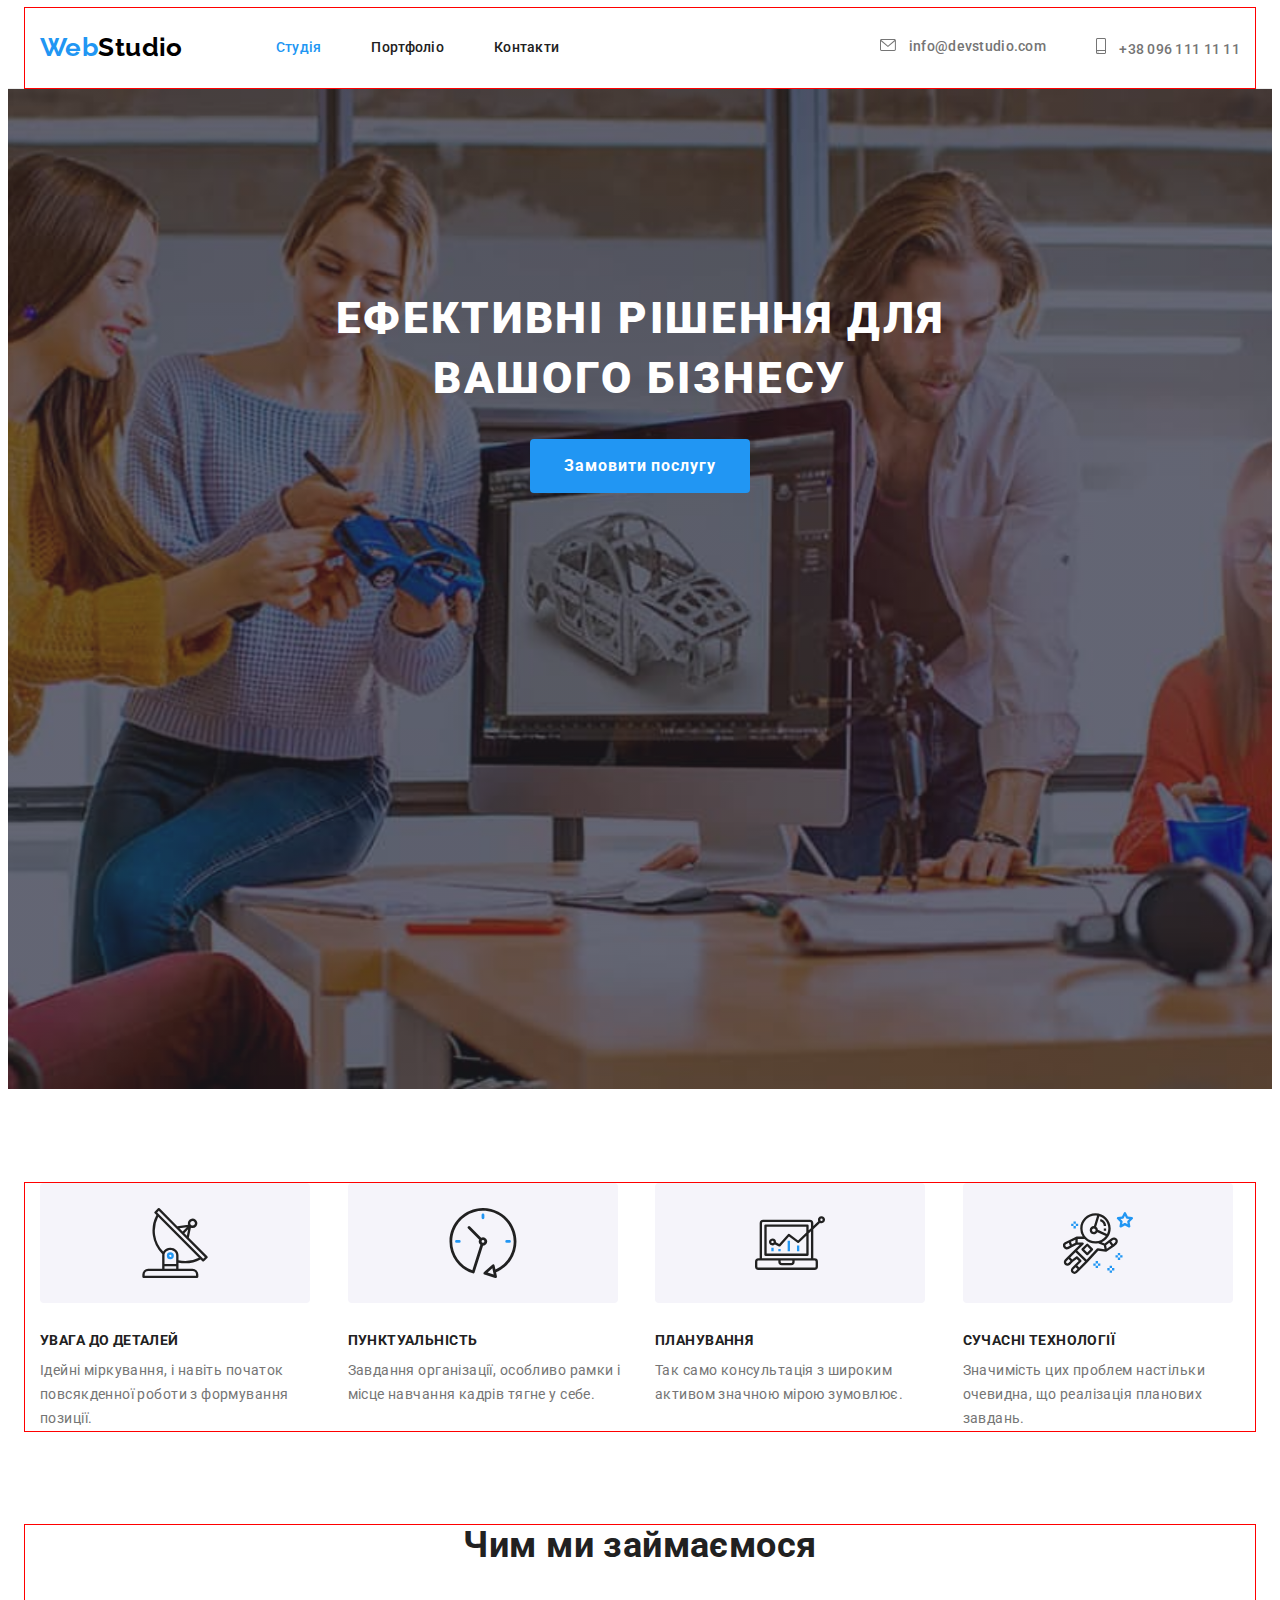
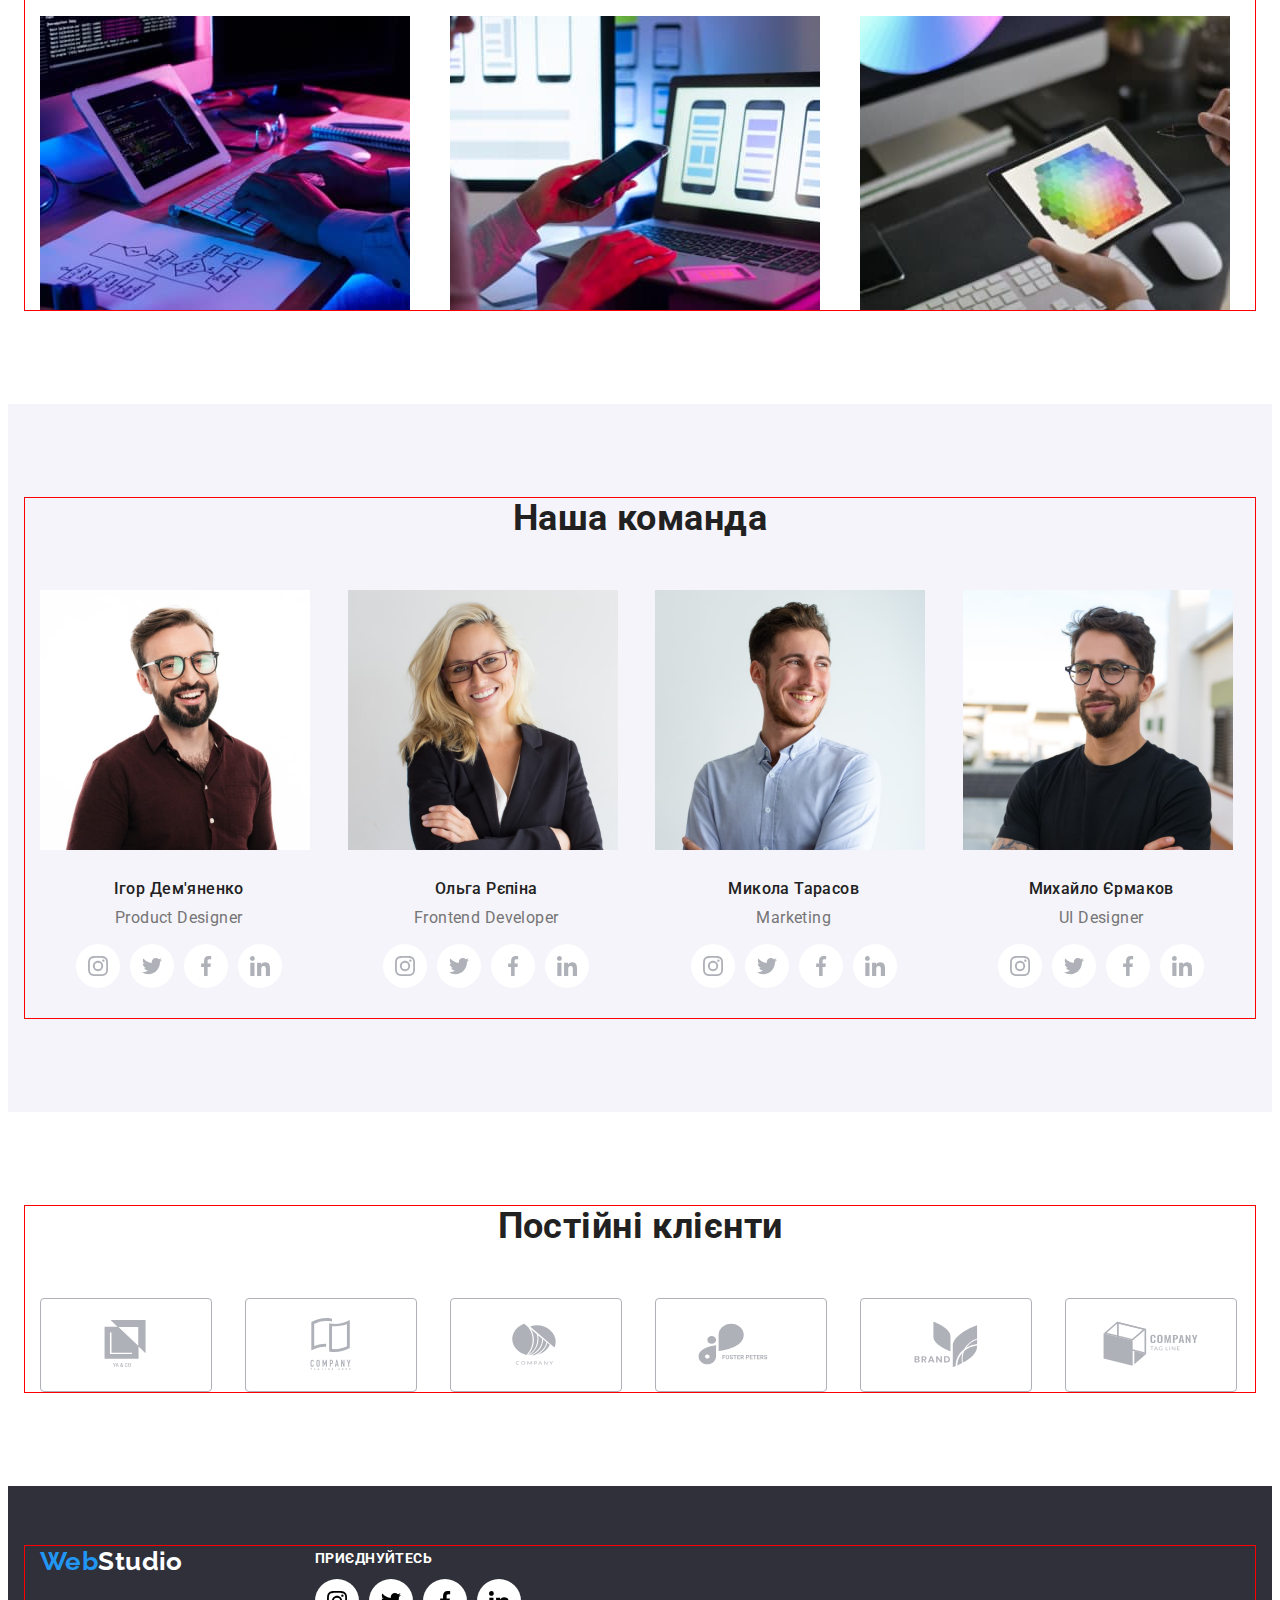
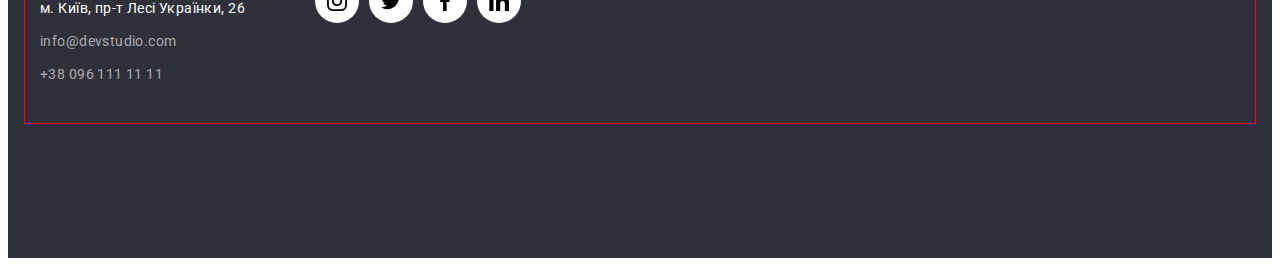
==== commit 8510ac06: "Update footer section" ====
--- a/index.html
+++ b/index.html
@@ -303,14 +303,49 @@
     </main>
     <!--Футер-->
     <footer class="footer">
-       <div class="container">
-           <a href="/" class="footer-logo"><span class="footer-logo-part">Web</span>Studio</a>
-           <address class="footer-address">м. Київ, пр-т Лесі Українки, 26</address>
-           <ul class="footer-list">
-            <li class="footer-item footer-mail"><a href="mailto:info@devstudio.com" class="footer-mail link">info@devstudio.com</a></li>
-            <li class="footer-item"><a href="tel:+380961111111" class="footer-tel link">+38 096 111 11 11</a></li>
-           </ul> 
-       </div>
+           <div class="footer-container">
+               <div class="footer-contacts">
+                    <a href="/" class="footer-logo"><span class="footer-logo-part">Web</span>Studio</a>
+                    <address class="footer-address">м. Київ, пр-т Лесі Українки, 26</address>
+                    <ul class="footer-list">
+                    <li class="footer-item footer-mail"><a href="mailto:info@devstudio.com" class="footer-mail link">info@devstudio.com</a></li>
+                    <li class="footer-item"><a href="tel:+380961111111" class="footer-tel link">+38 096 111 11 11</a></li>
+                    </ul>
+                </div>
+                   <div class="social">
+                        <p class="footer-text">приєднуйтесь</p>
+                      <ul class="social-list">
+                        <li class="social-item">
+                            <a href="" class="social-link">
+                                <svg class="social-icon" width="20px" height="20px">
+                                    <use href="./images/symbol-defs.svg#icon-instagram"></use>
+                                </svg>
+                            </a>
+                        </li>
+                        <li class="social-item">
+                            <a href="" class="social-link">
+                                <svg class="social-icon" width="20px" height="20px">
+                                    <use href="./images/symbol-defs.svg#icon-twitter"></use>
+                                </svg>
+                            </a>
+                        </li>
+                        <li class="social-item">
+                            <a href="" class="social-link">
+                                <svg class="social-icon" width="20px" height="20px">
+                                    <use href="./images/symbol-defs.svg#icon-facebook"></use>
+                                </svg>
+                            </a>
+                        </li>
+                        <li class="social-item">
+                            <a href="" class="social-link">
+                                <svg class="social-icon" width="20px" height="20px">
+                                    <use href="./images/symbol-defs.svg#icon-linkedin"></use>
+                                </svg>
+                            </a>
+                        </li>
+                      </ul>
+                   </div>
+           </div>
     </footer>
 </body>
 </html>--- a/css/styles.css
+++ b/css/styles.css
@@ -151,6 +151,11 @@
 letter-spacing: 0.02em;
 align-items: center;
 color: var(--secondary-text-color);
+}
+
+.header-item {
+    align-items: center;
+    justify-content: center;
 }
 
 .header-mail,
@@ -396,7 +401,8 @@
     justify-content: center;
 }
 
-.soc-link {
+.soc-link, 
+.social-link {
     width: 44px;
     height: 44px;
     border-radius: 50%;
@@ -430,22 +436,23 @@
     width: calc((100% - 150px) / 6);
 }
 
-.customers-container {
+.customers-link {
+    display: flex;
     max-width: 170px;
     height: 92px;
-
+    justify-content: center;
     align-items: center;
-    justify-content: center;
     border: 1px solid #AFB1B8;
     border-radius: 4px;
-}
-
-.customers-link {
-    display: flex;
-    justify-content: center;
-    align-items: center;
-  
-}
+    fill: #AFB1B8;
+}
+
+.customers-link:hover,
+.customers-link:focus {
+    fill: var(--accent-color);
+    border-color: var(--accent-color);
+}
+
 
 /* -----------------Футер-------------------- */
 
@@ -453,6 +460,8 @@
 background-color: var(--header-footer-color);
 padding-top: 60px;
 padding-bottom: 60px;
+max-width: 1600px;
+height: 252px;
 }
 
 .footer-logo {
@@ -485,6 +494,37 @@
     color: var(--accent-color);
 }
 
+.footer-text {
+    font-weight: 700;
+    line-height: 1.14px;
+    text-transform: uppercase;
+    color: #FFFFFF;
+    margin-bottom: 20px;
+    }   
+
+.footer-container {
+    width: 1200px;
+    padding-left: 15px;
+    padding-right: 15px;
+    outline: 1px solid red;
+    margin: 0 auto;
+    display: flex;
+    background-position: right;
+}
+
+.social {
+justify-content: center;
+align-items: center;
+padding-left: 70px;
+padding-top: 12px;
+padding-bottom: 100px;
+}
+
+.social-list {
+    display: flex;
+    gap: 10px;
+    /* margin-top: 20px; */
+}
 /* ---------------Portfolio------------------ */
 
 .portfolio {
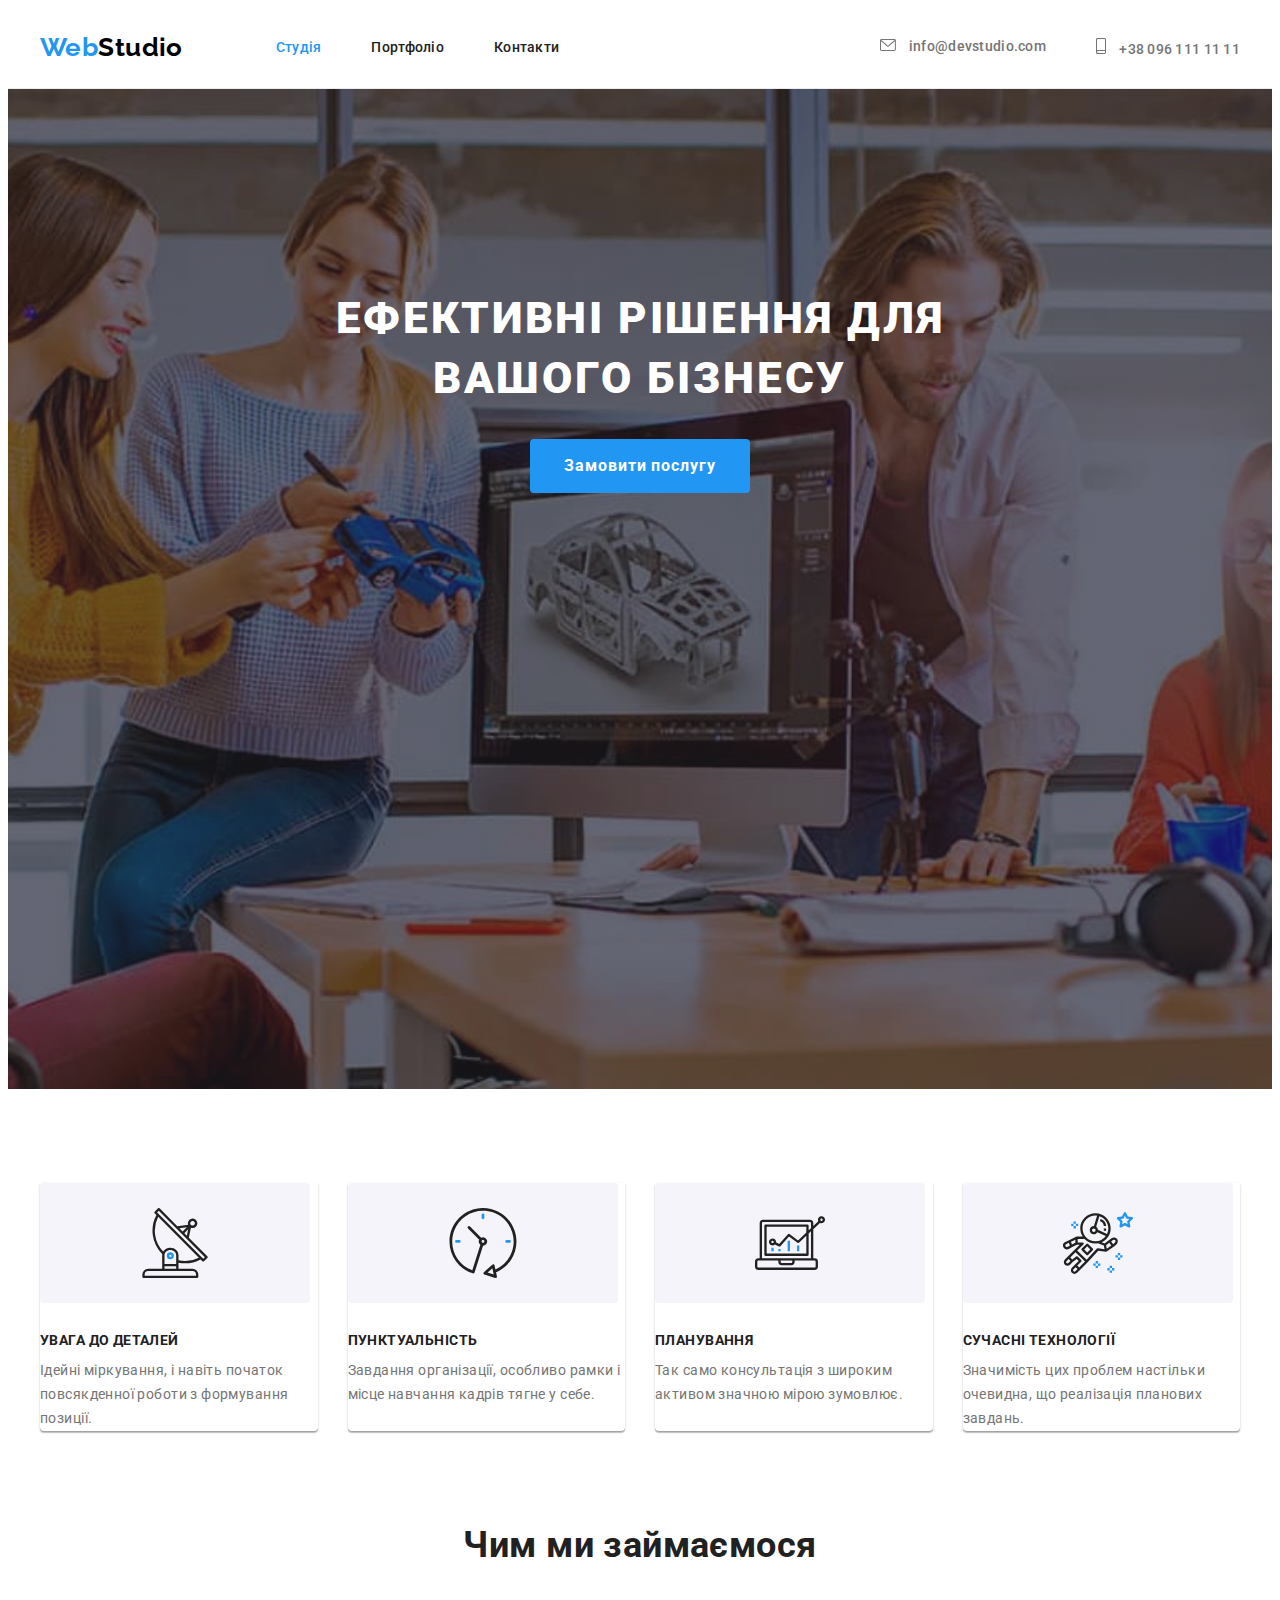
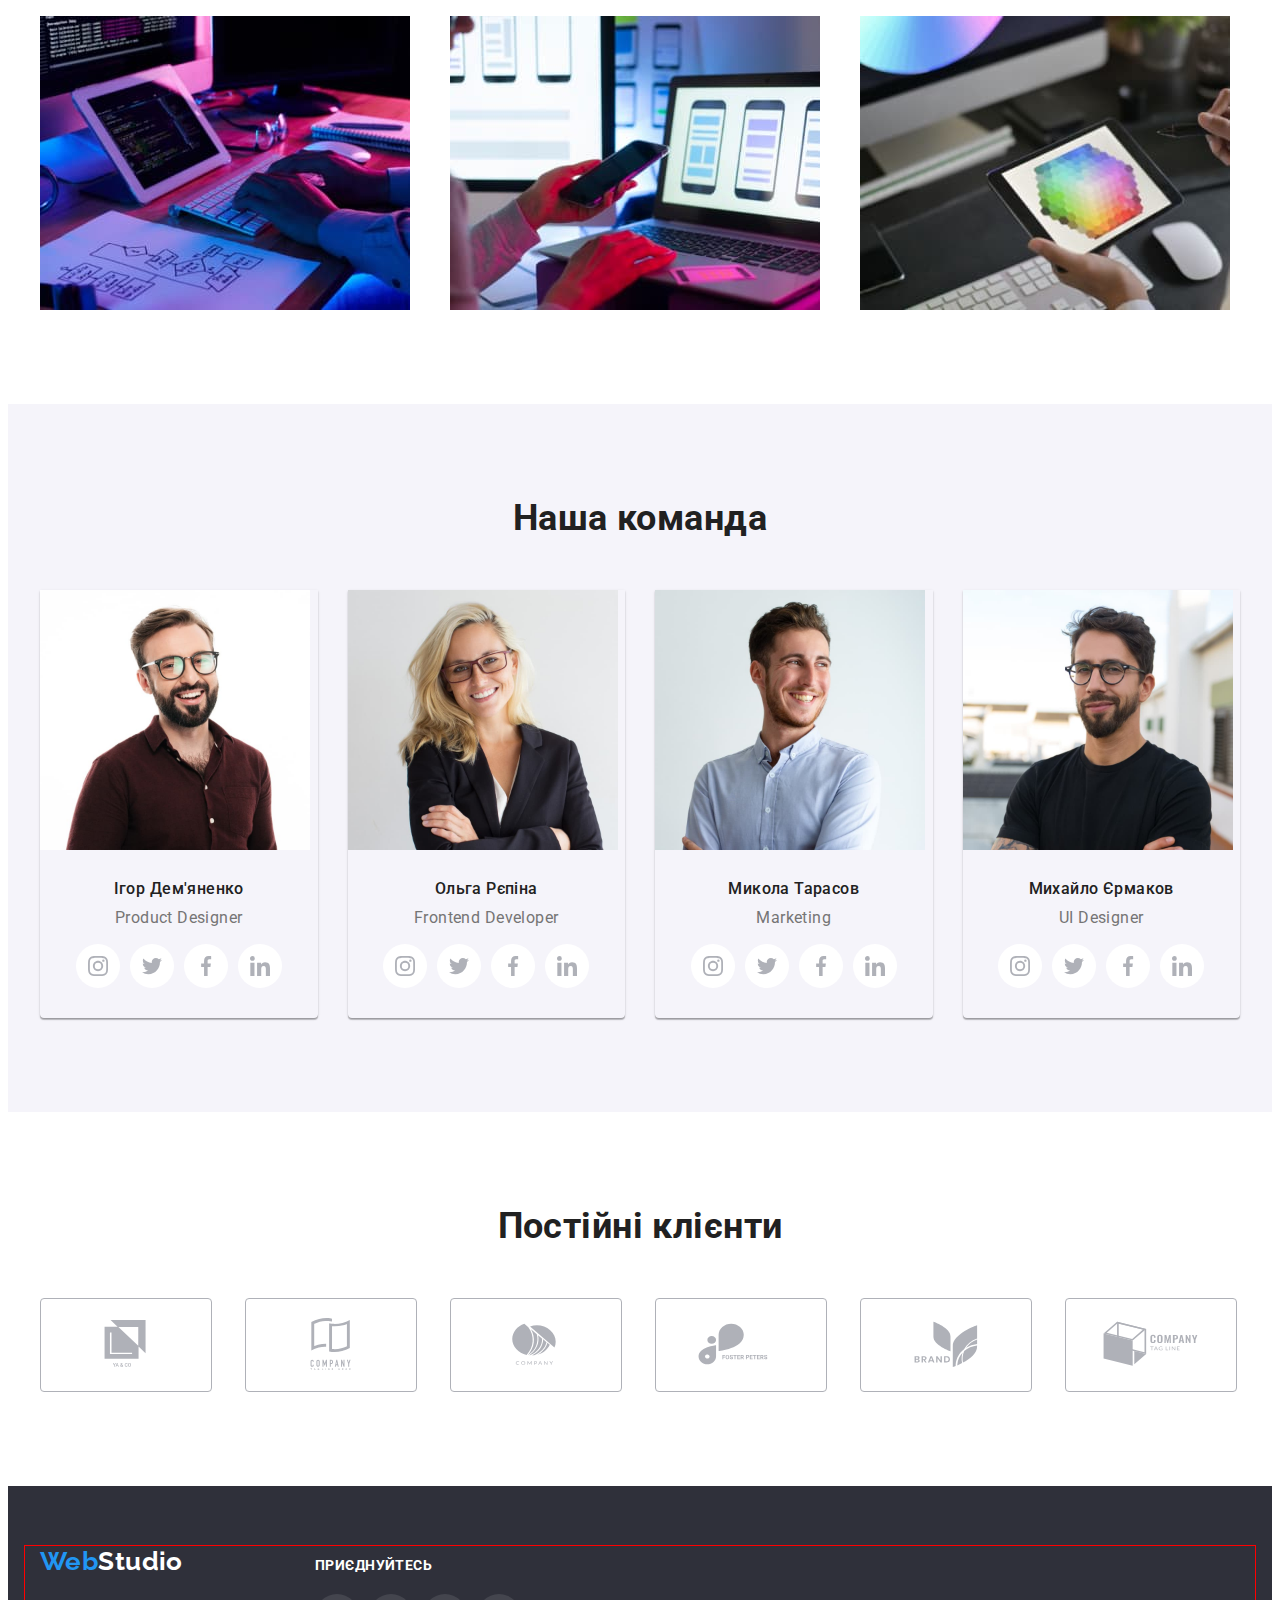
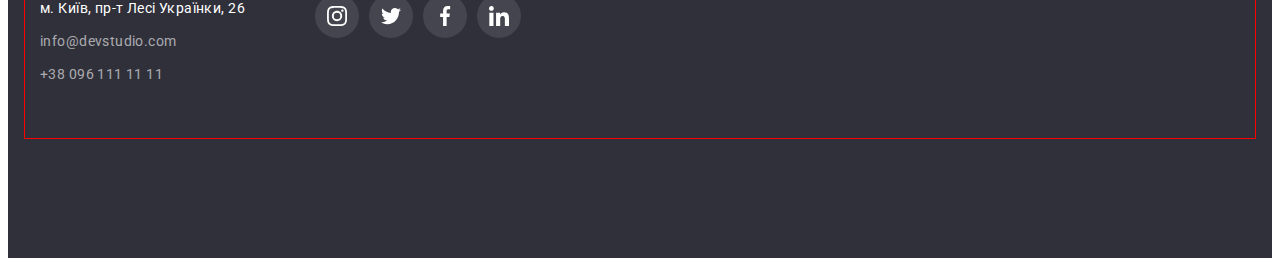
==== commit 5f432edd: "Decorated portfolio section" ====
--- a/index.html
+++ b/index.html
@@ -36,9 +36,9 @@
                 </li>
                 <li class="header-item">
                     <a href="tel:+380961111111" class="header-tel link">
-                        <svg class="tel-icon" width="10px" height="16px">
-                            <use href="./images/symbol-defs.svg#icon-smartphone"></use>
-                        </svg>
+                            <svg class="tel-icon" width="10px" height="16px">
+                                <use href="./images/symbol-defs.svg#icon-smartphone"></use>
+                            </svg>
                         +38 096 111 11 11</a>
                 </li>
             </ul>
--- a/css/styles.css
+++ b/css/styles.css
@@ -71,7 +71,7 @@
     width: 1200px;
     padding-left: 15px;
     padding-right: 15px;
-    outline: 1px solid red;
+    /* outline: 1px solid red; */
     margin: 0 auto;
 }
 
@@ -244,21 +244,6 @@
 border-radius: 4px;
 }
 
-.button-primary {
-    padding: 6px 25px;
-    min-width: 73px;
-
-    border-color: transparent;
-    background-color: var(--accent-color);
-    color: var(--white-color);
-    
-}
-
-.button-primary:hover,
-.button-primary:focus {
-    color: var(--secondary-text-color);
-}
-
 .button-secondary {
     padding: 6px 22px;
     min-width: 103px;
@@ -270,7 +255,13 @@
 
 .button-secondary:hover,
 .button-secondary:focus {
-    color: var(--accent-color);
+    color: var(--white-color);
+    background-color: var(--accent-color);
+    box-shadow: 
+    0px 3px 1px rgba(0, 0, 0, 0.1), 
+    0px 1px 2px rgba(0, 0, 0, 0.08), 
+    0px 2px 2px rgba(0, 0, 0, 0.12);
+
 }
 
 .hero-button {
@@ -314,6 +305,11 @@
 
 .section-item {
 width: calc((100% - 90px) / 4);
+box-shadow: 
+0px 1px 3px rgba(0, 0, 0, 0.12), 
+0px 1px 1px rgba(0, 0, 0, 0.14), 
+0px 2px 1px rgba(0, 0, 0, 0.2);
+border-radius: 0px 0px 4px 4px;
 }
 
 .content {
@@ -413,7 +409,9 @@
 }
 
 .soc-link:hover, 
-.soc-link:focus {
+.soc-link:focus,
+.social-link:hover,
+.social-link:focus {
 background-color: var(--accent-color);
 }
 
@@ -495,11 +493,14 @@
 }
 
 .footer-text {
-    font-weight: 700;
-    line-height: 1.14px;
-    text-transform: uppercase;
-    color: #FFFFFF;
-    margin-bottom: 20px;
+font-weight: 700;
+font-size: 14px;
+line-height: 1.14;
+letter-spacing: 0.03em;
+text-transform: uppercase;
+
+color: #FFFFFF;
+
     }   
 
 .footer-container {
@@ -523,8 +524,19 @@
 .social-list {
     display: flex;
     gap: 10px;
-    /* margin-top: 20px; */
-}
+    margin-top: 20px;
+}
+
+.social-link {
+    background-color: rgba(255, 255, 255, 0.1);
+}
+
+.social-icon {
+fill: var(--white-color);
+}
+
+
+
 /* ---------------Portfolio------------------ */
 
 .portfolio {
@@ -564,7 +576,15 @@
 }
 
 .section-item-card {
-    max-width: calc((100% - 60) / 3);
+    max-width: calc((100% - 60) / 3);   
+}
+
+.section-item-card:hover {
+    box-shadow: 
+0px 1px 1px rgba(0, 0, 0, 0.12), 
+0px 4px 4px rgba(0, 0, 0, 0.06), 
+1px 4px 6px rgba(0, 0, 0, 0.16);
+
 }
 
 .card {
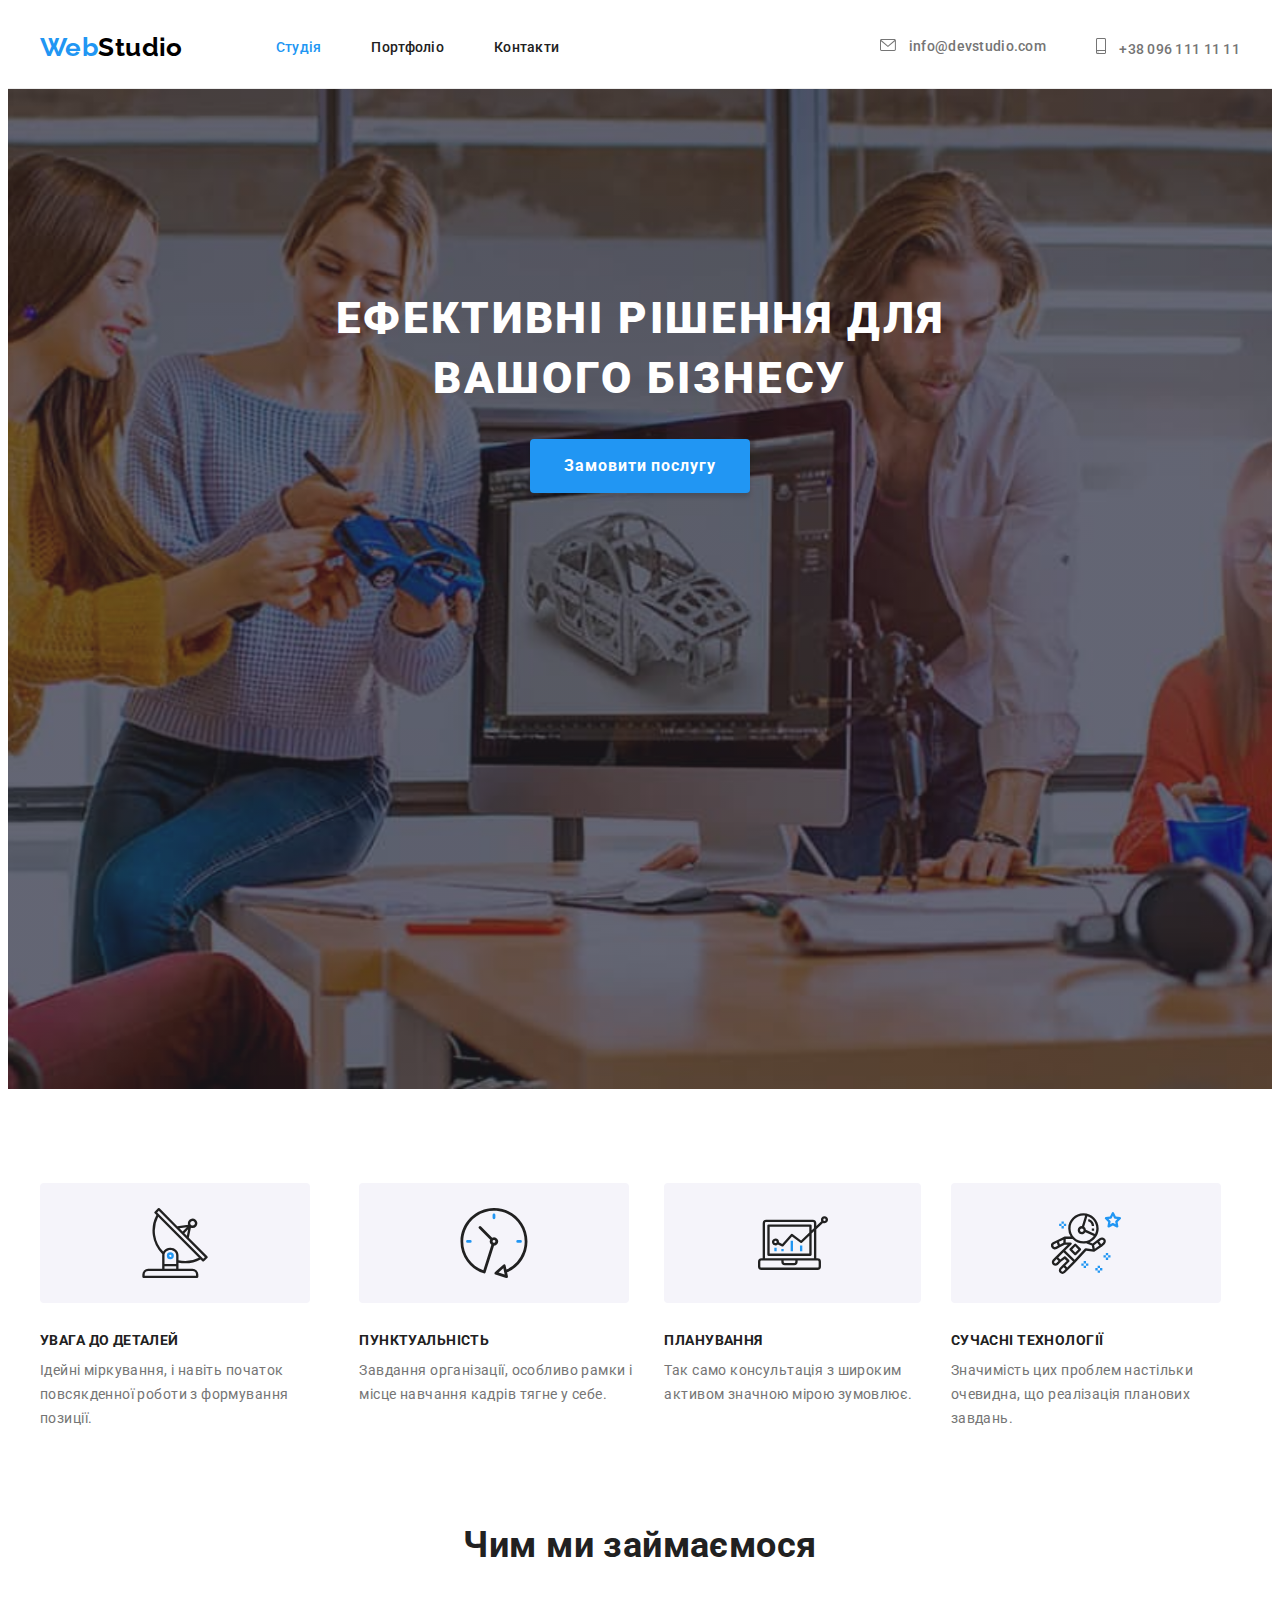
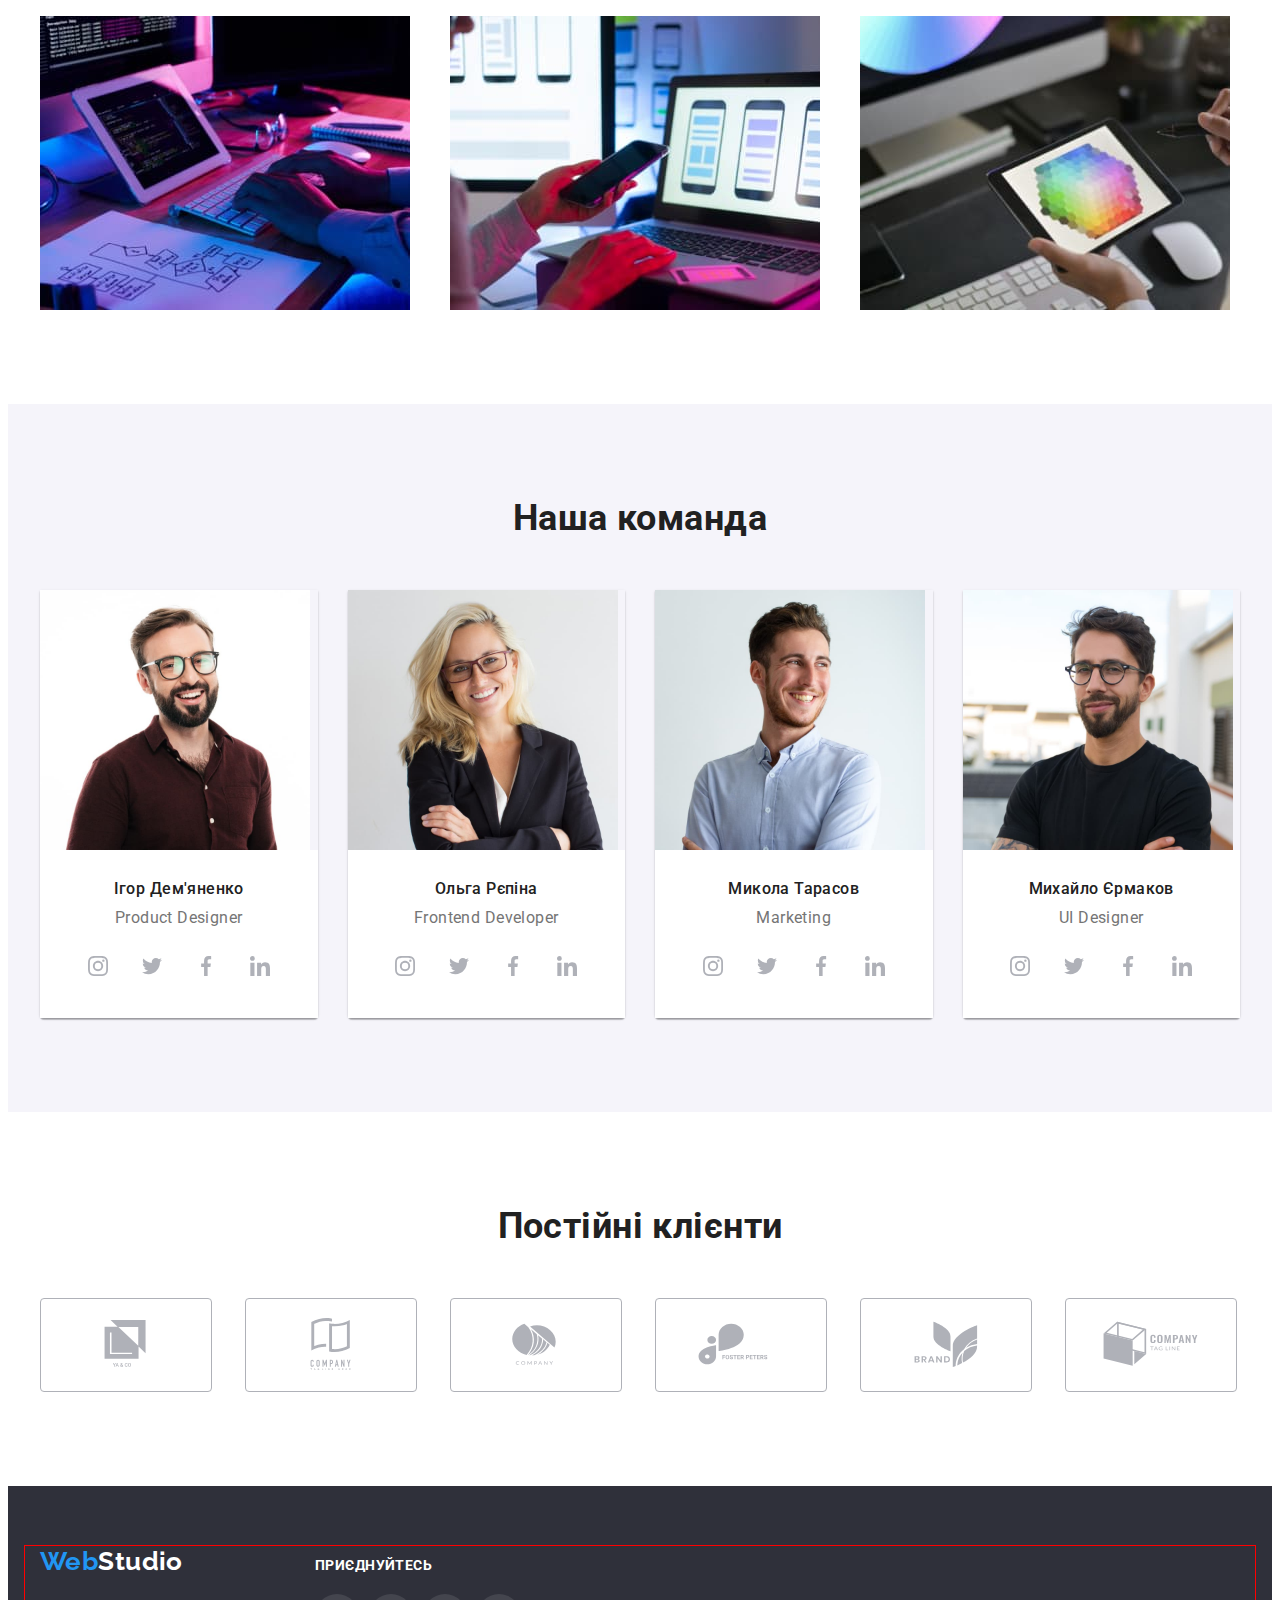
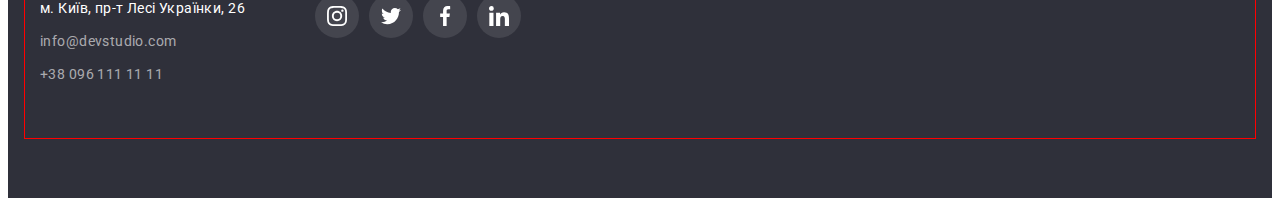
==== commit afbc38fb: "Correction" ====
--- a/index.html
+++ b/index.html
@@ -112,7 +112,7 @@
             <div class="container">
                 <h2 class="section-title">Наша команда</h2>
                 <ul class="section-list">
-                   <li class="section-item">
+                   <li class="section-item-team">
                     <img src="./images/Ігор.jpg" alt="фото Ігора" width="270">
                     <div class="content">
                         <h3 class="section-subtitle-team">Ігор Дем'яненко</h3>
@@ -146,7 +146,7 @@
                         </ul>
                     </div>
                    </li>
-                   <li class="section-item">
+                   <li class="section-item-team">
                     <img src="./images/Ольга.jpg" alt="фото Ольги" width="270">
                     <div class="content">
                         <h3 class="section-subtitle-team">Ольга Рєпіна</h3>
@@ -179,7 +179,7 @@
                         </ul>
                     </div>
                    </li>
-                   <li class="section-item">
+                   <li class="section-item-team">
                     <img src="./images/Микола.jpg" alt="фото Миколи" width="270">
                     <div class="content">
                         <h3 class="section-subtitle-team">Микола Тарасов</h3>
@@ -212,7 +212,7 @@
                         </ul>
                     </div>
                    </li>
-                   <li class="section-item">
+                   <li class="section-item-team">
                     <img src="./images/Михайло.jpg" alt="фото Михайла" width="270">
                     <div class="content">
                         <h3 class="section-subtitle-team">Михайло Єрмаков</h3>
--- a/css/styles.css
+++ b/css/styles.css
@@ -116,7 +116,7 @@
 }
 
 .header-logo {
-padding-right: 93px;
+margin-right: 93px;
 padding-top: 24px;
 padding-bottom: 25px;
 }
@@ -283,7 +283,7 @@
 border-color: transparent;
 background-color: var(--accent-color);
 color: var(--white-color);
-
+box-shadow: 0px 4px 4px rgba(0, 0, 0, 0.15);
 
 }
 
@@ -303,7 +303,7 @@
 gap: 30px;
 }
 
-.section-item {
+.section-item-team {
 width: calc((100% - 90px) / 4);
 box-shadow: 
 0px 1px 3px rgba(0, 0, 0, 0.12), 
@@ -315,6 +315,7 @@
 .content {
     padding-top: 30px;
     padding-bottom: 30px;
+    background-color: var(--white-color);
 }
 
 .icon-container {
@@ -419,10 +420,9 @@
 fill: #AFB1B8;
 }
 
-.soc-icon:hover, 
-.soc-icon:focus {
+.soc-link:hover .soc-icon, 
+.soc-link:focus .soc-icon{
     fill: var(--white-color);
-    background-color: var(--accent-color);
 }
 
 .customers-list {
@@ -458,8 +458,6 @@
 background-color: var(--header-footer-color);
 padding-top: 60px;
 padding-bottom: 60px;
-max-width: 1600px;
-height: 252px;
 }
 
 .footer-logo {
